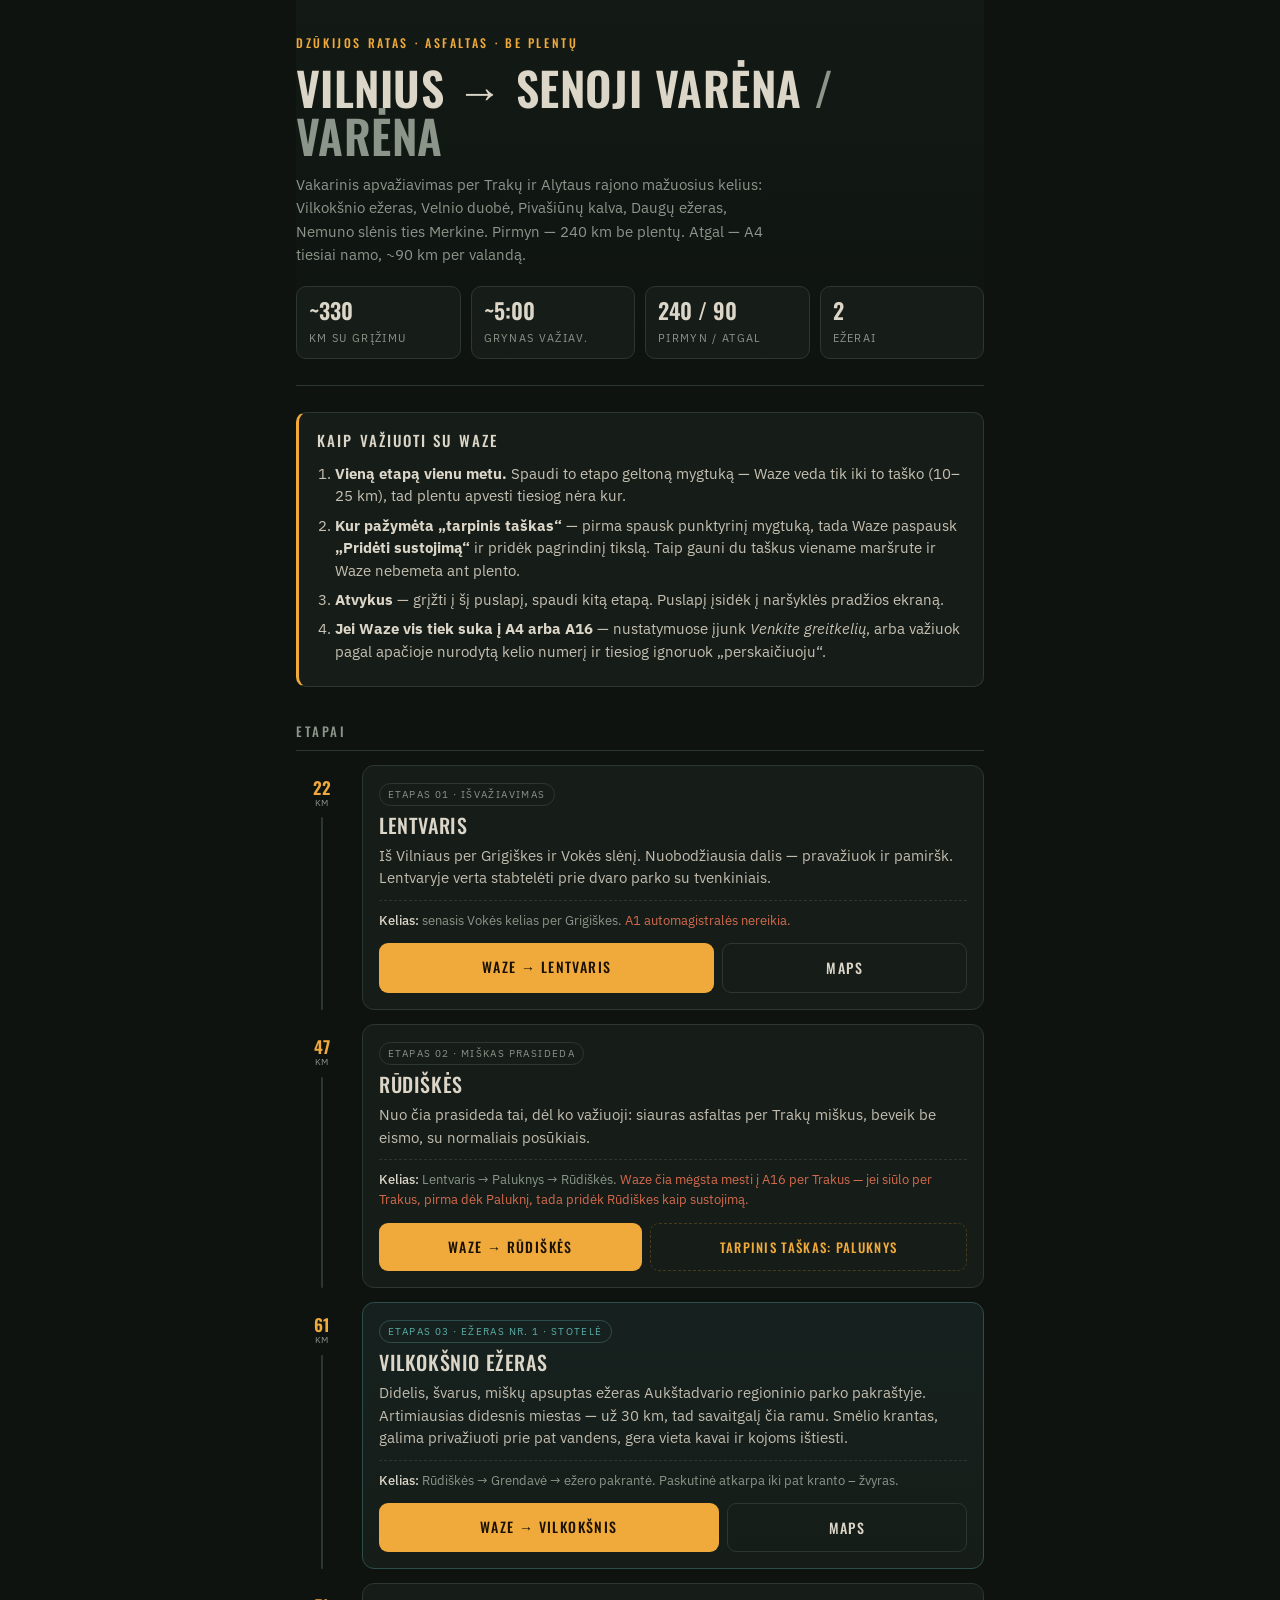
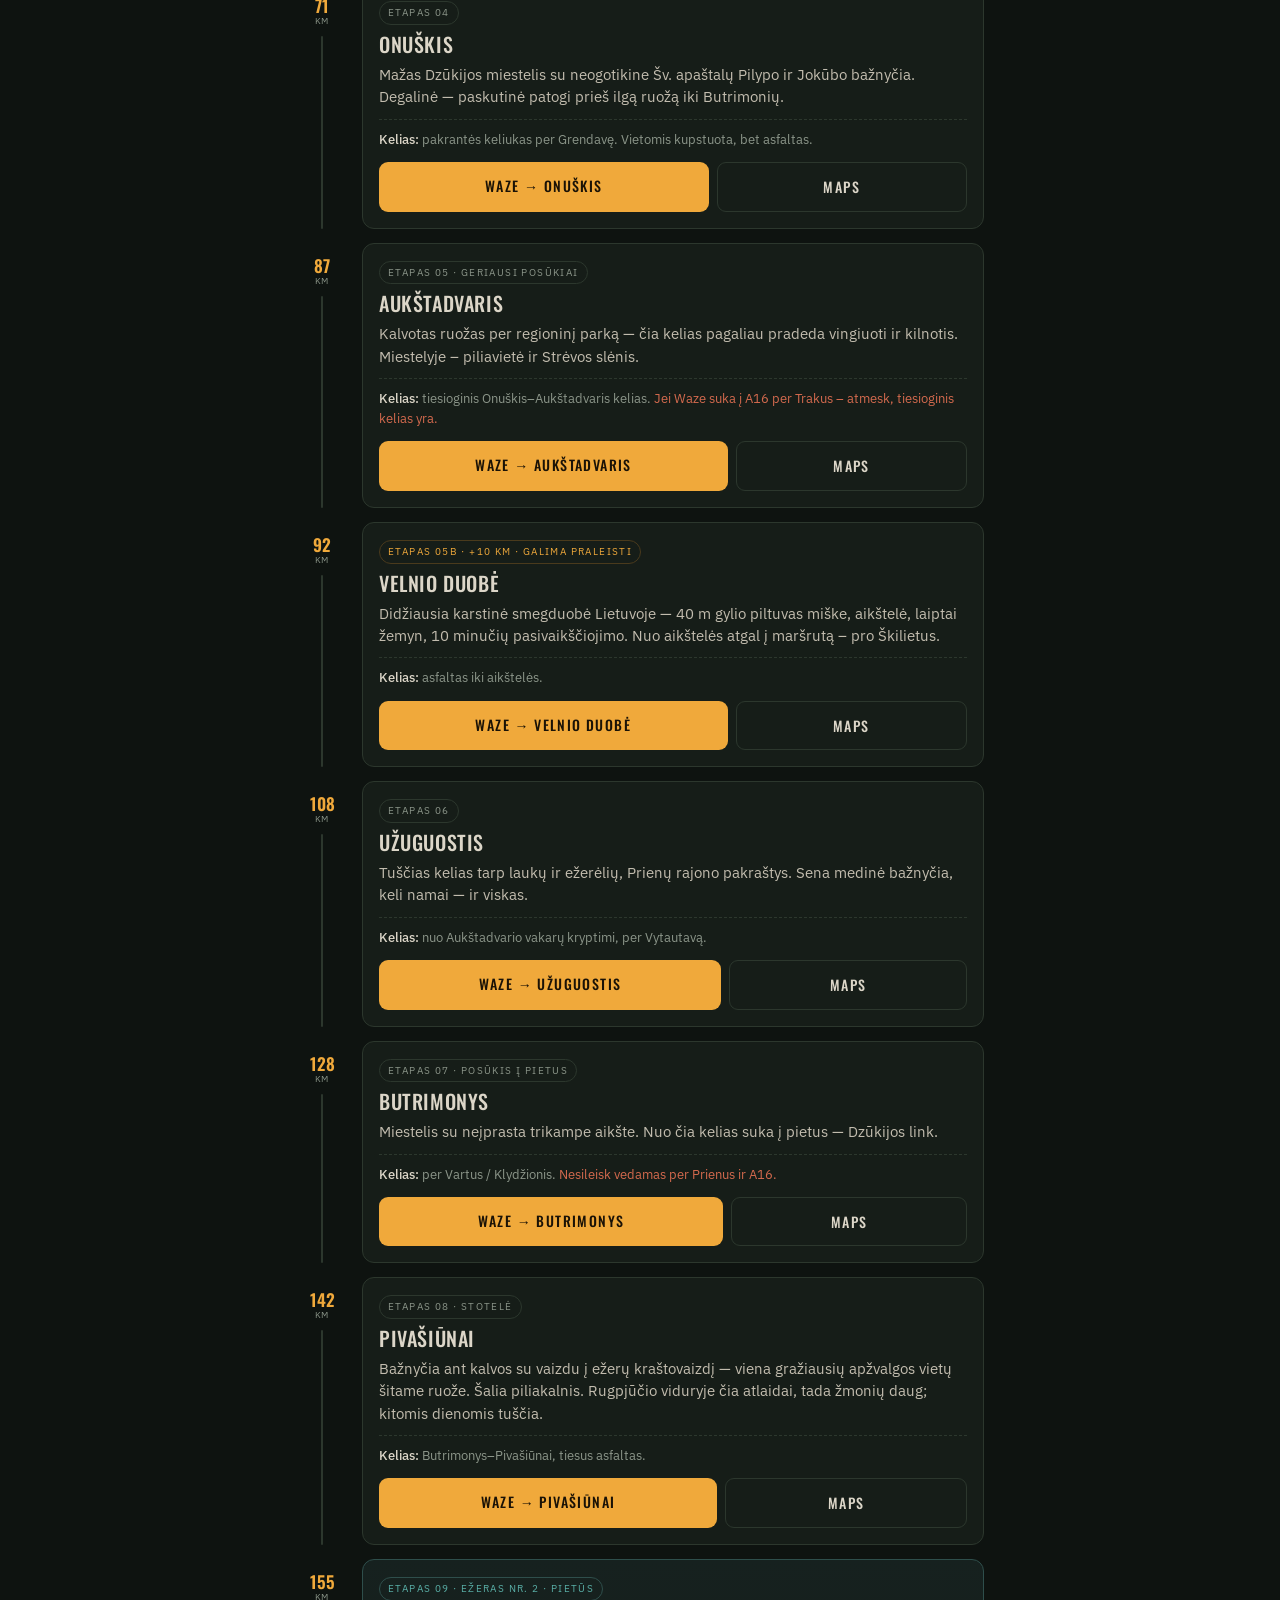
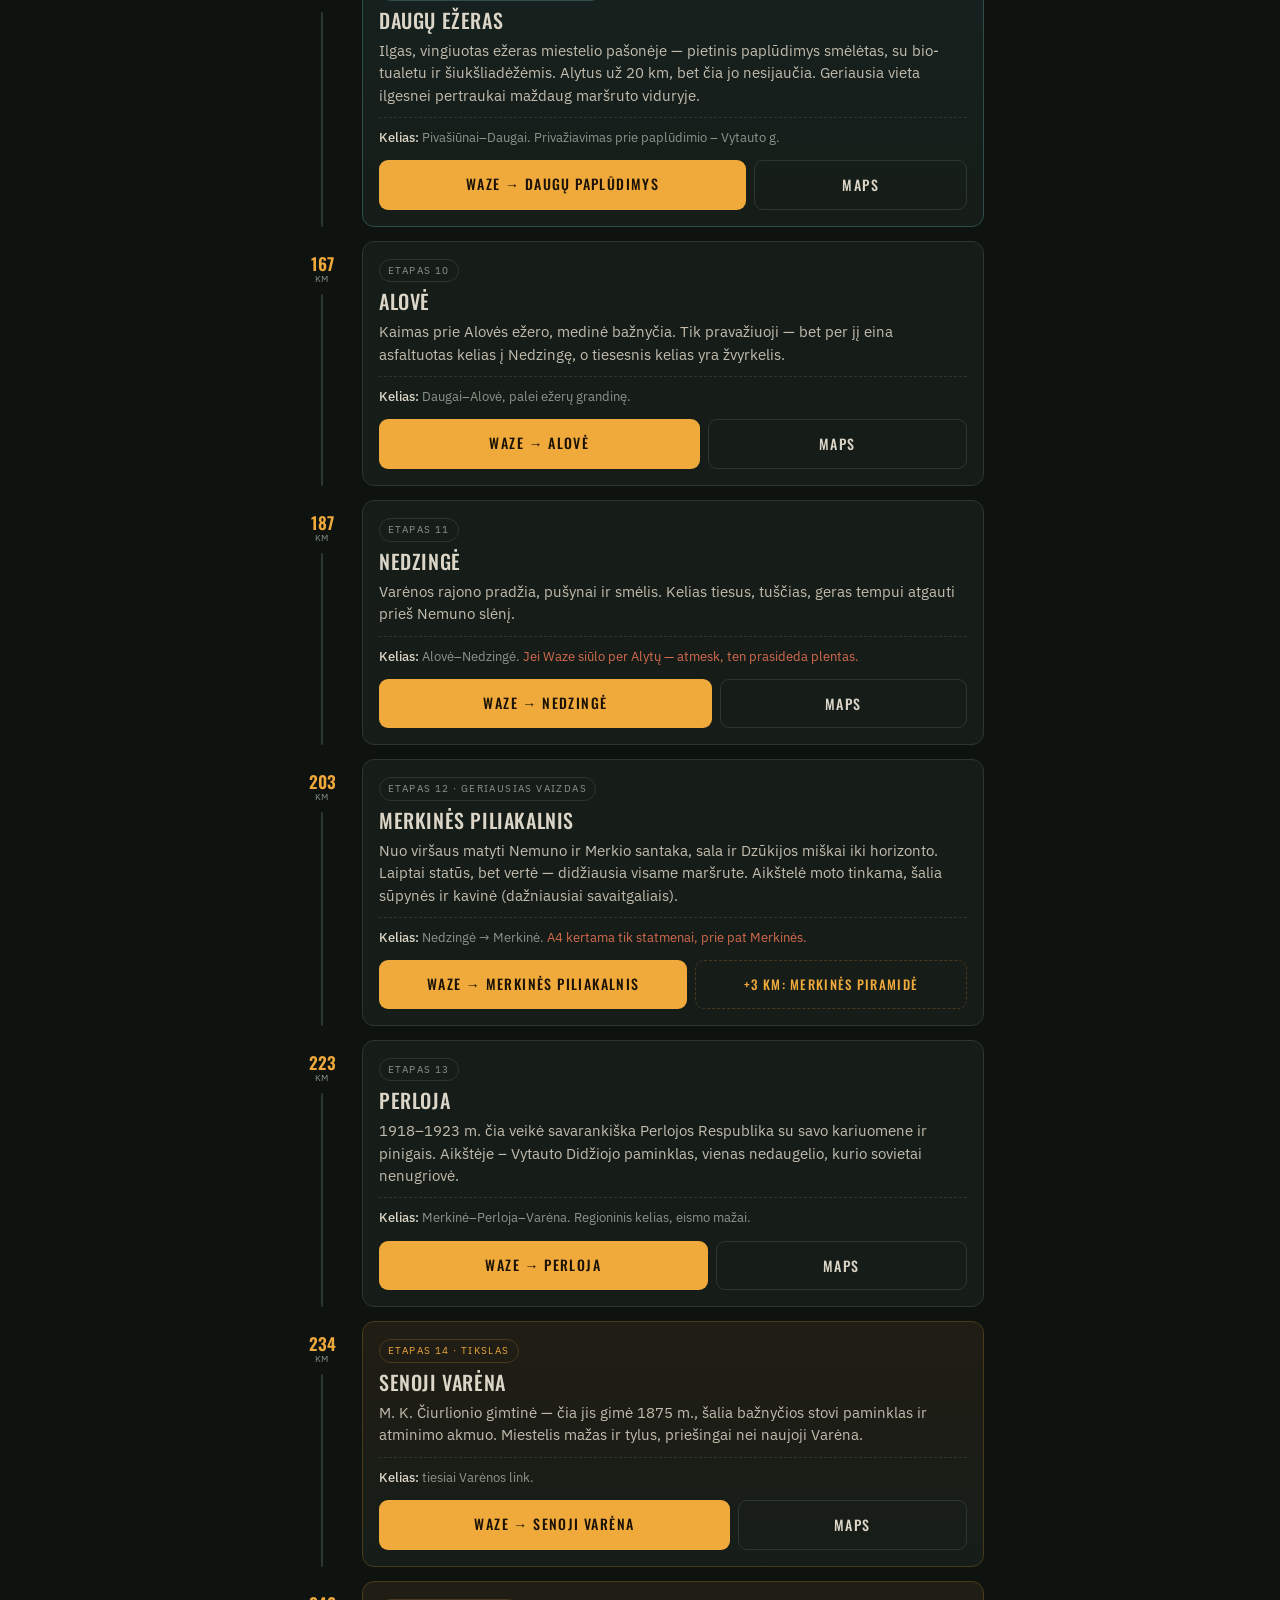
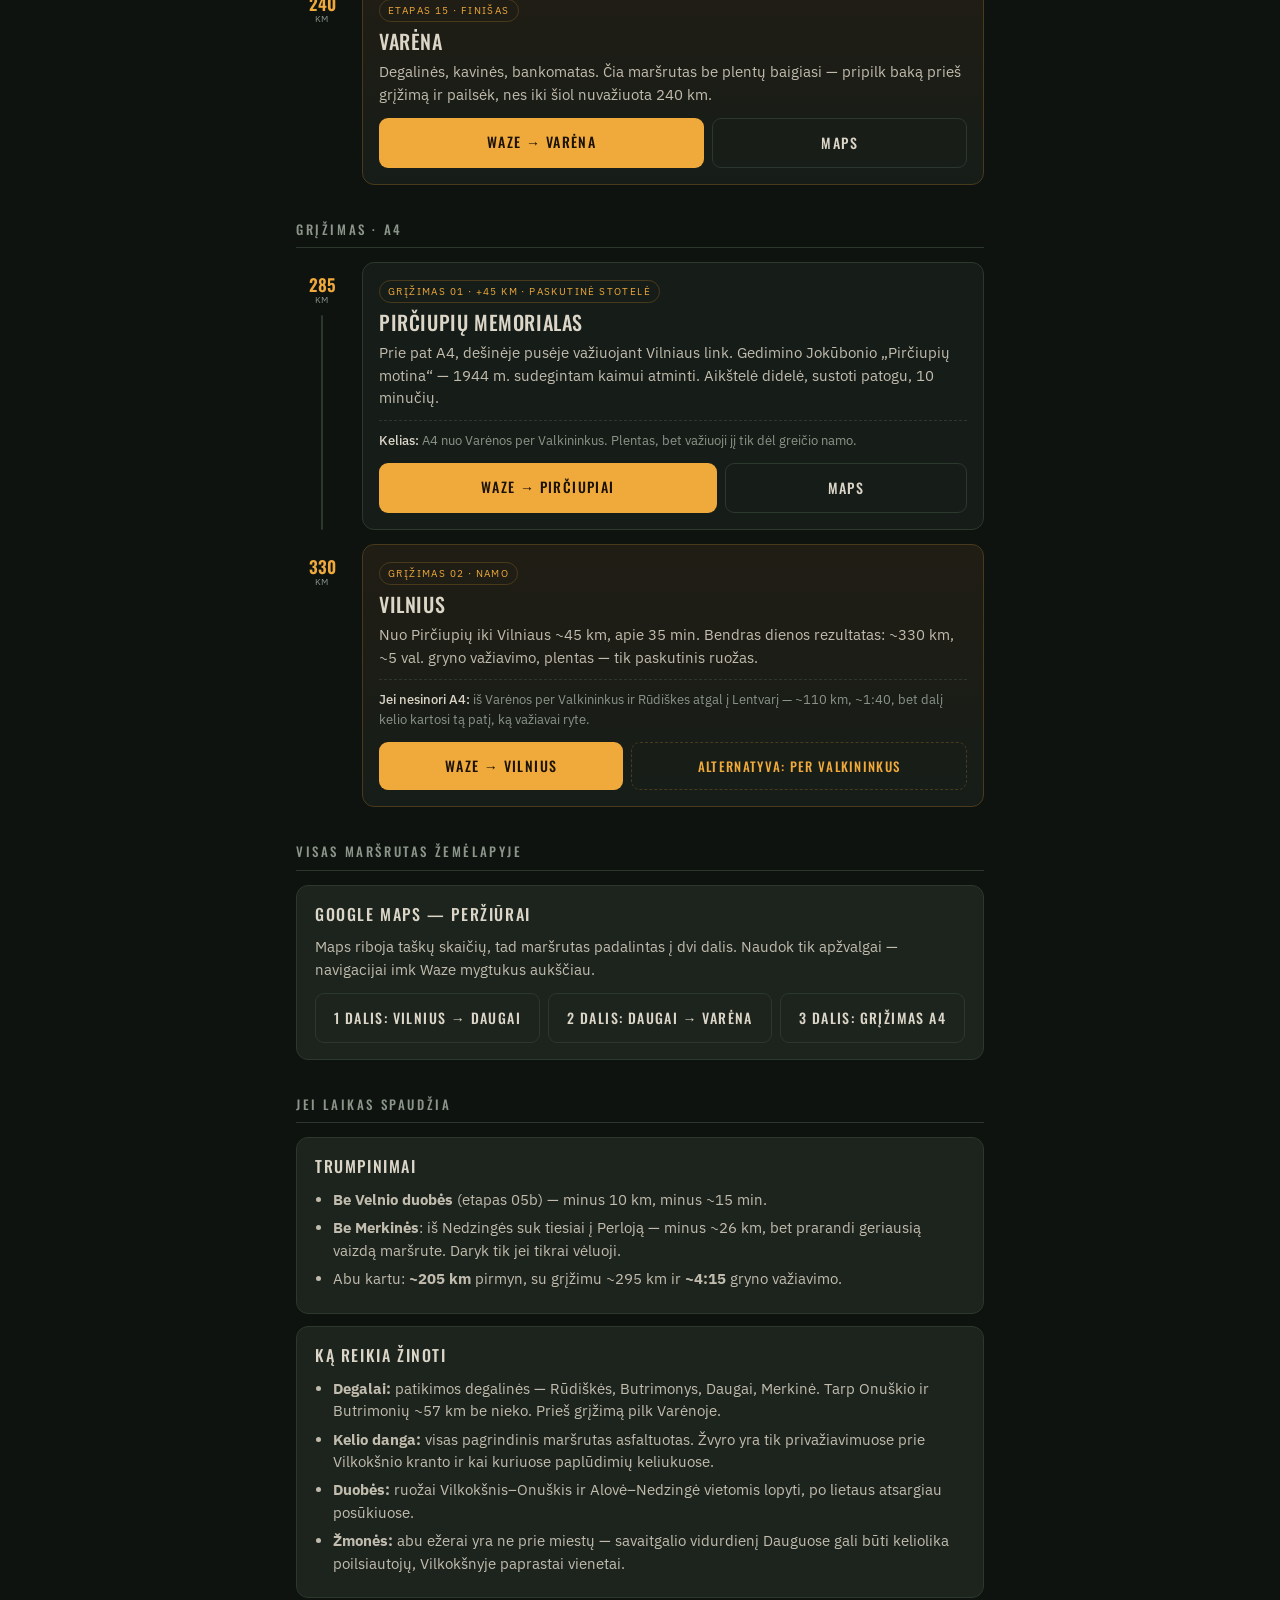
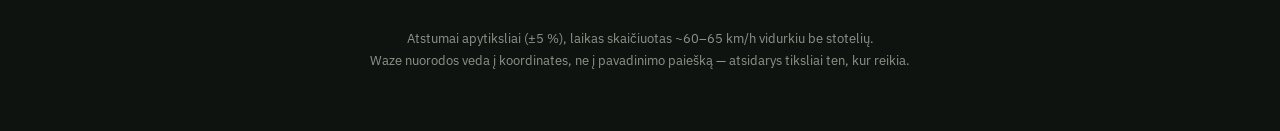
==== index.html @ 08a1f227 "Maršrutas Vilnius - Senoja Varėna be plentų Mobiliam telefonui pritaikytas puslapis: 15 etapų su ats" ====
<!DOCTYPE html>
<html lang="lt">
<head>
<meta charset="UTF-8">
<meta name="viewport" content="width=device-width, initial-scale=1.0">
<title>Vilnius → Senoji Varėna · be plentų</title>
<link rel="preconnect" href="https://fonts.googleapis.com">
<link rel="preconnect" href="https://fonts.gstatic.com" crossorigin>
<link href="https://fonts.googleapis.com/css2?family=Oswald:wght@400;500;600&family=IBM+Plex+Sans:wght@400;500;600&display=swap" rel="stylesheet">
<style>
:root{
  --ink:#0E1310;
  --panel:#161D18;
  --panel2:#1C241D;
  --line:#2C372D;
  --sand:#DCD6C8;
  --muted:#8B9589;
  --amber:#F0A93B;
  --lake:#5AB0A8;
  --warn:#D46A4E;
}
*{box-sizing:border-box;margin:0;padding:0}
body{
  background:var(--ink);
  color:var(--sand);
  font-family:'IBM Plex Sans',-apple-system,system-ui,sans-serif;
  font-size:16px;line-height:1.55;
  -webkit-font-smoothing:antialiased;
  padding-bottom:60px;
}
.wrap{max-width:720px;margin:0 auto;padding:0 16px}

/* --- viršus --- */
header{
  padding:34px 0 26px;
  border-bottom:1px solid var(--line);
  background:linear-gradient(180deg,#131A15 0%,var(--ink) 100%);
}
.eyebrow{
  font-family:'Oswald',sans-serif;font-weight:500;
  letter-spacing:.22em;text-transform:uppercase;
  font-size:12px;color:var(--amber);
}
h1{
  font-family:'Oswald',sans-serif;font-weight:600;
  font-size:clamp(30px,8vw,46px);line-height:1.05;
  text-transform:uppercase;letter-spacing:.01em;
  margin:10px 0 14px;
}
h1 span{color:var(--muted)}
.lead{color:var(--muted);font-size:15px;max-width:52ch}

.stats{display:flex;flex-wrap:wrap;gap:10px;margin-top:20px}
.stat{
  flex:1 1 90px;background:var(--panel);border:1px solid var(--line);
  border-radius:10px;padding:10px 12px;
}
.stat b{
  display:block;font-family:'Oswald',sans-serif;font-size:22px;
  font-weight:600;color:var(--sand);line-height:1.2;
}
.stat i{
  font-style:normal;font-size:11px;letter-spacing:.12em;
  text-transform:uppercase;color:var(--muted);
}

/* --- instrukcija --- */
.howto{
  margin:26px 0 8px;background:var(--panel);border:1px solid var(--line);
  border-left:3px solid var(--amber);border-radius:10px;padding:16px 18px;
}
.howto h2{
  font-family:'Oswald',sans-serif;font-weight:500;font-size:15px;
  text-transform:uppercase;letter-spacing:.14em;margin-bottom:10px;
}
.howto ol{margin-left:18px;font-size:14.5px;color:#C6C0B2}
.howto li{margin-bottom:7px}
.howto li b{color:var(--sand)}

/* --- etapai --- */
.section-title{
  font-family:'Oswald',sans-serif;font-weight:500;font-size:13px;
  text-transform:uppercase;letter-spacing:.2em;color:var(--muted);
  margin:34px 0 14px;padding-bottom:8px;border-bottom:1px solid var(--line);
}

.stop{display:flex;gap:14px;margin-bottom:14px}
.post{
  flex:0 0 52px;display:flex;flex-direction:column;align-items:center;
}
.km{
  font-family:'Oswald',sans-serif;font-weight:600;font-size:17px;
  color:var(--amber);line-height:1;padding-top:14px;
}
.kmlabel{font-size:9px;letter-spacing:.1em;color:var(--muted);text-transform:uppercase}
.rope{flex:1;width:2px;background:var(--line);margin-top:8px;border-radius:2px}

.card{
  flex:1;background:var(--panel);border:1px solid var(--line);
  border-radius:12px;padding:14px 16px 16px;
}
.card.lake{border-color:#2E4E4B;background:linear-gradient(180deg,#16211F,#161D18)}
.card.finish{border-color:#4A3A1C;background:linear-gradient(180deg,#201D14,#161D18)}
.card h3{
  font-family:'Oswald',sans-serif;font-weight:500;font-size:20px;
  text-transform:uppercase;letter-spacing:.03em;line-height:1.15;
}
.tag{
  display:inline-block;font-size:10px;letter-spacing:.14em;text-transform:uppercase;
  padding:3px 8px;border-radius:99px;margin-bottom:8px;
  border:1px solid var(--line);color:var(--muted);
}
.tag.l{color:var(--lake);border-color:#2E4E4B}
.tag.o{color:var(--amber);border-color:#4A3A1C}
.card p{font-size:14.5px;color:#C2BCAE;margin-top:8px}
.road{
  font-size:13px;color:var(--muted);margin-top:10px;padding-top:10px;
  border-top:1px dashed var(--line);
}
.road b{color:var(--sand);font-weight:500}
.alert{color:var(--warn)}

.btns{display:flex;gap:8px;margin-top:12px;flex-wrap:wrap}
a.btn{
  flex:1 1 auto;text-align:center;text-decoration:none;
  font-family:'Oswald',sans-serif;font-weight:500;font-size:14px;
  letter-spacing:.1em;text-transform:uppercase;
  padding:13px 14px;border-radius:9px;min-width:130px;
}
a.waze{background:var(--amber);color:#1A1206}
a.waze:active{background:#D2912D}
a.gmaps{background:transparent;color:var(--sand);border:1px solid var(--line)}
a.mid{background:transparent;color:var(--amber);border:1px dashed #4A3A1C;font-size:13px}
a.btn:focus-visible{outline:3px solid var(--lake);outline-offset:2px}

/* --- apačia --- */
.block{
  background:var(--panel2);border:1px solid var(--line);border-radius:12px;
  padding:16px 18px;margin-bottom:12px;
}
.block h3{
  font-family:'Oswald',sans-serif;font-weight:500;font-size:16px;
  text-transform:uppercase;letter-spacing:.1em;margin-bottom:10px;
}
.block ul{margin-left:18px;font-size:14.5px;color:#C2BCAE}
.block li{margin-bottom:6px}
footer{color:var(--muted);font-size:12.5px;text-align:center;margin-top:30px;line-height:1.7}
@media (prefers-reduced-motion:no-preference){
  .card{transition:border-color .2s}
}
</style>
</head>
<body>
<div class="wrap">

<header>
  <div class="eyebrow">Dzūkijos ratas · asfaltas · be plentų</div>
  <h1>Vilnius → Senoji&nbsp;Varėna <span>/ Varėna</span></h1>
  <p class="lead">Vakarinis apvažiavimas per Trakų ir Alytaus rajono mažuosius kelius: Vilkokšnio ežeras, Velnio duobė, Pivašiūnų kalva, Daugų ežeras, Nemuno slėnis ties Merkine. Pirmyn — 240 km be plentų. Atgal — A4 tiesiai namo, ~90 km per valandą.</p>
  <div class="stats">
    <div class="stat"><b>~330</b><i>km su grįžimu</i></div>
    <div class="stat"><b>~5:00</b><i>grynas važiav.</i></div>
    <div class="stat"><b>240 / 90</b><i>pirmyn / atgal</i></div>
    <div class="stat"><b>2</b><i>ežerai</i></div>
  </div>
</header>

<div class="howto">
  <h2>Kaip važiuoti su Waze</h2>
  <ol>
    <li><b>Vieną etapą vienu metu.</b> Spaudi to etapo geltoną mygtuką — Waze veda tik iki to taško (10–25 km), tad plentu apvesti tiesiog nėra kur.</li>
    <li><b>Kur pažymėta „tarpinis taškas“</b> — pirma spausk punktyrinį mygtuką, tada Waze paspausk <b>„Pridėti sustojimą“</b> ir pridėk pagrindinį tikslą. Taip gauni du taškus viename maršrute ir Waze nebemeta ant plento.</li>
    <li><b>Atvykus</b> — grįžti į šį puslapį, spaudi kitą etapą. Puslapį įsidėk į naršyklės pradžios ekraną.</li>
    <li><b>Jei Waze vis tiek suka į A4 arba A16</b> — nustatymuose įjunk <i>Venkite greitkelių</i>, arba važiuok pagal apačioje nurodytą kelio numerį ir tiesiog ignoruok „perskaičiuoju“.</li>
  </ol>
</div>

<div class="section-title">Etapai</div>

<!-- 1 -->
<div class="stop">
  <div class="post"><div class="km">22</div><div class="kmlabel">km</div><div class="rope"></div></div>
  <div class="card">
    <span class="tag">Etapas 01 · išvažiavimas</span>
    <h3>Lentvaris</h3>
    <p>Iš Vilniaus per Grigiškes ir Vokės slėnį. Nuobodžiausia dalis — pravažiuok ir pamiršk. Lentvaryje verta stabtelėti prie dvaro parko su tvenkiniais.</p>
    <div class="road"><b>Kelias:</b> senasis Vokės kelias per Grigiškes. <span class="alert">A1 automagistralės nereikia.</span></div>
    <div class="btns">
      <a class="btn waze" href="https://www.waze.com/ul?ll=54.6441%2C25.0512&navigate=yes">Waze → Lentvaris</a>
      <a class="btn gmaps" href="https://www.google.com/maps/search/?api=1&query=54.6441,25.0512">Maps</a>
    </div>
  </div>
</div>

<!-- 2 -->
<div class="stop">
  <div class="post"><div class="km">47</div><div class="kmlabel">km</div><div class="rope"></div></div>
  <div class="card">
    <span class="tag">Etapas 02 · miškas prasideda</span>
    <h3>Rūdiškės</h3>
    <p>Nuo čia prasideda tai, dėl ko važiuoji: siauras asfaltas per Trakų miškus, beveik be eismo, su normaliais posūkiais.</p>
    <div class="road"><b>Kelias:</b> Lentvaris → Paluknys → Rūdiškės. <span class="alert">Waze čia mėgsta mesti į A16 per Trakus — jei siūlo per Trakus, pirma dėk Paluknį, tada pridėk Rūdiškes kaip sustojimą.</span></div>
    <div class="btns">
      <a class="btn waze" href="https://www.waze.com/ul?ll=54.5158%2C24.8266&navigate=yes">Waze → Rūdiškės</a>
      <a class="btn mid" href="https://www.waze.com/ul?ll=54.5020%2C24.9845&navigate=yes">Tarpinis taškas: Paluknys</a>
    </div>
  </div>
</div>

<!-- 3 -->
<div class="stop">
  <div class="post"><div class="km">61</div><div class="kmlabel">km</div><div class="rope"></div></div>
  <div class="card lake">
    <span class="tag l">Etapas 03 · ežeras Nr. 1 · stotelė</span>
    <h3>Vilkokšnio ežeras</h3>
    <p>Didelis, švarus, miškų apsuptas ežeras Aukštadvario regioninio parko pakraštyje. Artimiausias didesnis miestas — už 30 km, tad savaitgalį čia ramu. Smėlio krantas, galima privažiuoti prie pat vandens, gera vieta kavai ir kojoms ištiesti.</p>
    <div class="road"><b>Kelias:</b> Rūdiškės → Grendavė → ežero pakrantė. Paskutinė atkarpa iki pat kranto – žvyras.</div>
    <div class="btns">
      <a class="btn waze" href="https://www.waze.com/ul?ll=54.5096%2C24.6663&navigate=yes">Waze → Vilkokšnis</a>
      <a class="btn gmaps" href="https://www.google.com/maps/search/?api=1&query=54.5096,24.6663">Maps</a>
    </div>
  </div>
</div>

<!-- 4 -->
<div class="stop">
  <div class="post"><div class="km">71</div><div class="kmlabel">km</div><div class="rope"></div></div>
  <div class="card">
    <span class="tag">Etapas 04</span>
    <h3>Onuškis</h3>
    <p>Mažas Dzūkijos miestelis su neogotikine Šv. apaštalų Pilypo ir Jokūbo bažnyčia. Degalinė — paskutinė patogi prieš ilgą ruožą iki Butrimonių.</p>
    <div class="road"><b>Kelias:</b> pakrantės keliukas per Grendavę. Vietomis kupstuota, bet asfaltas.</div>
    <div class="btns">
      <a class="btn waze" href="https://www.waze.com/ul?ll=54.4833%2C24.5887&navigate=yes">Waze → Onuškis</a>
      <a class="btn gmaps" href="https://www.google.com/maps/search/?api=1&query=54.4833,24.5887">Maps</a>
    </div>
  </div>
</div>

<!-- 5 -->
<div class="stop">
  <div class="post"><div class="km">87</div><div class="kmlabel">km</div><div class="rope"></div></div>
  <div class="card">
    <span class="tag">Etapas 05 · geriausi posūkiai</span>
    <h3>Aukštadvaris</h3>
    <p>Kalvotas ruožas per regioninį parką — čia kelias pagaliau pradeda vingiuoti ir kilnotis. Miestelyje – piliavietė ir Strėvos slėnis.</p>
    <div class="road"><b>Kelias:</b> tiesioginis Onuškis–Aukštadvaris kelias. <span class="alert">Jei Waze suka į A16 per Trakus – atmesk, tiesioginis kelias yra.</span></div>
    <div class="btns">
      <a class="btn waze" href="https://www.waze.com/ul?ll=54.5792%2C24.5273&navigate=yes">Waze → Aukštadvaris</a>
      <a class="btn gmaps" href="https://www.google.com/maps/search/?api=1&query=54.5792,24.5273">Maps</a>
    </div>
  </div>
</div>

<!-- 5b -->
<div class="stop">
  <div class="post"><div class="km">92</div><div class="kmlabel">km</div><div class="rope"></div></div>
  <div class="card">
    <span class="tag o">Etapas 05b · +10 km · galima praleisti</span>
    <h3>Velnio duobė</h3>
    <p>Didžiausia karstinė smegduobė Lietuvoje — 40 m gylio piltuvas miške, aikštelė, laiptai žemyn, 10 minučių pasivaikščiojimo. Nuo aikštelės atgal į maršrutą – pro Škilietus.</p>
    <div class="road"><b>Kelias:</b> asfaltas iki aikštelės.</div>
    <div class="btns">
      <a class="btn waze" href="https://www.waze.com/ul?ll=54.6117%2C24.5155&navigate=yes">Waze → Velnio duobė</a>
      <a class="btn gmaps" href="https://www.google.com/maps/search/?api=1&query=54.6117,24.5155">Maps</a>
    </div>
  </div>
</div>

<!-- 6 -->
<div class="stop">
  <div class="post"><div class="km">108</div><div class="kmlabel">km</div><div class="rope"></div></div>
  <div class="card">
    <span class="tag">Etapas 06</span>
    <h3>Užuguostis</h3>
    <p>Tuščias kelias tarp laukų ir ežerėlių, Prienų rajono pakraštys. Sena medinė bažnyčia, keli namai — ir viskas.</p>
    <div class="road"><b>Kelias:</b> nuo Aukštadvario vakarų kryptimi, per Vytautavą.</div>
    <div class="btns">
      <a class="btn waze" href="https://www.waze.com/ul?ll=54.6242%2C24.3890&navigate=yes">Waze → Užuguostis</a>
      <a class="btn gmaps" href="https://www.google.com/maps/search/?api=1&query=54.6242,24.3890">Maps</a>
    </div>
  </div>
</div>

<!-- 7 -->
<div class="stop">
  <div class="post"><div class="km">128</div><div class="kmlabel">km</div><div class="rope"></div></div>
  <div class="card">
    <span class="tag">Etapas 07 · posūkis į pietus</span>
    <h3>Butrimonys</h3>
    <p>Miestelis su neįprasta trikampe aikšte. Nuo čia kelias suka į pietus — Dzūkijos link.</p>
    <div class="road"><b>Kelias:</b> per Vartus / Klydžionis. <span class="alert">Nesileisk vedamas per Prienus ir A16.</span></div>
    <div class="btns">
      <a class="btn waze" href="https://www.waze.com/ul?ll=54.5009%2C24.2540&navigate=yes">Waze → Butrimonys</a>
      <a class="btn gmaps" href="https://www.google.com/maps/search/?api=1&query=54.5009,24.2540">Maps</a>
    </div>
  </div>
</div>

<!-- 8 -->
<div class="stop">
  <div class="post"><div class="km">142</div><div class="kmlabel">km</div><div class="rope"></div></div>
  <div class="card">
    <span class="tag">Etapas 08 · stotelė</span>
    <h3>Pivašiūnai</h3>
    <p>Bažnyčia ant kalvos su vaizdu į ežerų kraštovaizdį — viena gražiausių apžvalgos vietų šitame ruože. Šalia piliakalnis. Rugpjūčio viduryje čia atlaidai, tada žmonių daug; kitomis dienomis tuščia.</p>
    <div class="road"><b>Kelias:</b> Butrimonys–Pivašiūnai, tiesus asfaltas.</div>
    <div class="btns">
      <a class="btn waze" href="https://www.waze.com/ul?ll=54.4608%2C24.3726&navigate=yes">Waze → Pivašiūnai</a>
      <a class="btn gmaps" href="https://www.google.com/maps/search/?api=1&query=54.4608,24.3726">Maps</a>
    </div>
  </div>
</div>

<!-- 9 -->
<div class="stop">
  <div class="post"><div class="km">155</div><div class="kmlabel">km</div><div class="rope"></div></div>
  <div class="card lake">
    <span class="tag l">Etapas 09 · ežeras Nr. 2 · pietūs</span>
    <h3>Daugų ežeras</h3>
    <p>Ilgas, vingiuotas ežeras miestelio pašonėje — pietinis paplūdimys smėlėtas, su bio-tualetu ir šiukšliadėžėmis. Alytus už 20 km, bet čia jo nesijaučia. Geriausia vieta ilgesnei pertraukai maždaug maršruto viduryje.</p>
    <div class="road"><b>Kelias:</b> Pivašiūnai–Daugai. Privažiavimas prie paplūdimio – Vytauto g.</div>
    <div class="btns">
      <a class="btn waze" href="https://www.waze.com/ul?ll=54.3569%2C24.3424&navigate=yes">Waze → Daugų paplūdimys</a>
      <a class="btn gmaps" href="https://www.google.com/maps/search/?api=1&query=54.3569,24.3424">Maps</a>
    </div>
  </div>
</div>

<!-- 10 -->
<div class="stop">
  <div class="post"><div class="km">167</div><div class="kmlabel">km</div><div class="rope"></div></div>
  <div class="card">
    <span class="tag">Etapas 10</span>
    <h3>Alovė</h3>
    <p>Kaimas prie Alovės ežero, medinė bažnyčia. Tik pravažiuoji — bet per jį eina asfaltuotas kelias į Nedzingę, o tiesesnis kelias yra žvyrkelis.</p>
    <div class="road"><b>Kelias:</b> Daugai–Alovė, palei ežerų grandinę.</div>
    <div class="btns">
      <a class="btn waze" href="https://www.waze.com/ul?ll=54.3499%2C24.1741&navigate=yes">Waze → Alovė</a>
      <a class="btn gmaps" href="https://www.google.com/maps/search/?api=1&query=54.3499,24.1741">Maps</a>
    </div>
  </div>
</div>

<!-- 11 -->
<div class="stop">
  <div class="post"><div class="km">187</div><div class="kmlabel">km</div><div class="rope"></div></div>
  <div class="card">
    <span class="tag">Etapas 11</span>
    <h3>Nedzingė</h3>
    <p>Varėnos rajono pradžia, pušynai ir smėlis. Kelias tiesus, tuščias, geras tempui atgauti prieš Nemuno slėnį.</p>
    <div class="road"><b>Kelias:</b> Alovė–Nedzingė. <span class="alert">Jei Waze siūlo per Alytų — atmesk, ten prasideda plentas.</span></div>
    <div class="btns">
      <a class="btn waze" href="https://www.waze.com/ul?ll=54.2473%2C24.3303&navigate=yes">Waze → Nedzingė</a>
      <a class="btn gmaps" href="https://www.google.com/maps/search/?api=1&query=54.2473,24.3303">Maps</a>
    </div>
  </div>
</div>

<!-- 12 -->
<div class="stop">
  <div class="post"><div class="km">203</div><div class="kmlabel">km</div><div class="rope"></div></div>
  <div class="card">
    <span class="tag">Etapas 12 · geriausias vaizdas</span>
    <h3>Merkinės piliakalnis</h3>
    <p>Nuo viršaus matyti Nemuno ir Merkio santaka, sala ir Dzūkijos miškai iki horizonto. Laiptai statūs, bet vertė — didžiausia visame maršrute. Aikštelė moto tinkama, šalia sūpynės ir kavinė (dažniausiai savaitgaliais).</p>
    <div class="road"><b>Kelias:</b> Nedzingė → Merkinė. <span class="alert">A4 kertama tik statmenai, prie pat Merkinės.</span></div>
    <div class="btns">
      <a class="btn waze" href="https://www.waze.com/ul?ll=54.1582%2C24.1833&navigate=yes">Waze → Merkinės piliakalnis</a>
      <a class="btn mid" href="https://www.waze.com/ul?ll=54.1422%2C24.1984&navigate=yes">+3 km: Merkinės piramidė</a>
    </div>
  </div>
</div>

<!-- 13 -->
<div class="stop">
  <div class="post"><div class="km">223</div><div class="kmlabel">km</div><div class="rope"></div></div>
  <div class="card">
    <span class="tag">Etapas 13</span>
    <h3>Perloja</h3>
    <p>1918–1923 m. čia veikė savarankiška Perlojos Respublika su savo kariuomene ir pinigais. Aikštėje – Vytauto Didžiojo paminklas, vienas nedaugelio, kurio sovietai nenugriovė.</p>
    <div class="road"><b>Kelias:</b> Merkinė–Perloja–Varėna. Regioninis kelias, eismo mažai.</div>
    <div class="btns">
      <a class="btn waze" href="https://www.waze.com/ul?ll=54.2151%2C24.4172&navigate=yes">Waze → Perloja</a>
      <a class="btn gmaps" href="https://www.google.com/maps/search/?api=1&query=54.2151,24.4172">Maps</a>
    </div>
  </div>
</div>

<!-- 14 -->
<div class="stop">
  <div class="post"><div class="km">234</div><div class="kmlabel">km</div><div class="rope"></div></div>
  <div class="card finish">
    <span class="tag o">Etapas 14 · tikslas</span>
    <h3>Senoji Varėna</h3>
    <p>M. K. Čiurlionio gimtinė — čia jis gimė 1875 m., šalia bažnyčios stovi paminklas ir atminimo akmuo. Miestelis mažas ir tylus, priešingai nei naujoji Varėna.</p>
    <div class="road"><b>Kelias:</b> tiesiai Varėnos link.</div>
    <div class="btns">
      <a class="btn waze" href="https://www.waze.com/ul?ll=54.2491%2C24.5481&navigate=yes">Waze → Senoji Varėna</a>
      <a class="btn gmaps" href="https://www.google.com/maps/search/?api=1&query=54.2491,24.5481">Maps</a>
    </div>
  </div>
</div>

<!-- 15 -->
<div class="stop">
  <div class="post"><div class="km">240</div><div class="kmlabel">km</div></div>
  <div class="card finish">
    <span class="tag o">Etapas 15 · finišas</span>
    <h3>Varėna</h3>
    <p>Degalinės, kavinės, bankomatas. Čia maršrutas be plentų baigiasi — pripilk baką prieš grįžimą ir pailsėk, nes iki šiol nuvažiuota 240 km.</p>
    <div class="btns">
      <a class="btn waze" href="https://www.waze.com/ul?ll=54.2154%2C24.5742&navigate=yes">Waze → Varėna</a>
      <a class="btn gmaps" href="https://www.google.com/maps/search/?api=1&query=54.2154,24.5742">Maps</a>
    </div>
  </div>
</div>

<div class="section-title">Grįžimas · A4</div>

<div class="stop">
  <div class="post"><div class="km">285</div><div class="kmlabel">km</div><div class="rope"></div></div>
  <div class="card">
    <span class="tag o">Grįžimas 01 · +45 km · paskutinė stotelė</span>
    <h3>Pirčiupių memorialas</h3>
    <p>Prie pat A4, dešinėje pusėje važiuojant Vilniaus link. Gedimino Jokūbonio „Pirčiupių motina“ — 1944 m. sudegintam kaimui atminti. Aikštelė didelė, sustoti patogu, 10 minučių.</p>
    <div class="road"><b>Kelias:</b> A4 nuo Varėnos per Valkininkus. Plentas, bet važiuoji jį tik dėl greičio namo.</div>
    <div class="btns">
      <a class="btn waze" href="https://www.waze.com/ul?ll=54.3936%2C24.9618&navigate=yes">Waze → Pirčiupiai</a>
      <a class="btn gmaps" href="https://www.google.com/maps/search/?api=1&query=54.3936,24.9618">Maps</a>
    </div>
  </div>
</div>

<div class="stop">
  <div class="post"><div class="km">330</div><div class="kmlabel">km</div></div>
  <div class="card finish">
    <span class="tag o">Grįžimas 02 · namo</span>
    <h3>Vilnius</h3>
    <p>Nuo Pirčiupių iki Vilniaus ~45 km, apie 35 min. Bendras dienos rezultatas: ~330 km, ~5 val. gryno važiavimo, plentas — tik paskutinis ruožas.</p>
    <div class="road"><b>Jei nesinori A4:</b> iš Varėnos per Valkininkus ir Rūdiškes atgal į Lentvarį — ~110 km, ~1:40, bet dalį kelio kartosi tą patį, ką važiavai ryte.</div>
    <div class="btns">
      <a class="btn waze" href="https://www.waze.com/ul?ll=54.6872%2C25.2797&navigate=yes">Waze → Vilnius</a>
      <a class="btn mid" href="https://www.waze.com/ul?ll=54.3583%2C24.8409&navigate=yes">Alternatyva: per Valkininkus</a>
    </div>
  </div>
</div>

<div class="section-title">Visas maršrutas žemėlapyje</div>
<div class="block">
  <h3>Google Maps — peržiūrai</h3>
  <p style="font-size:14.5px;color:#C2BCAE;margin-bottom:12px">Maps riboja taškų skaičių, tad maršrutas padalintas į dvi dalis. Naudok tik apžvalgai — navigacijai imk Waze mygtukus aukščiau.</p>
  <div class="btns">
    <a class="btn gmaps" href="https://www.google.com/maps/dir/Vilnius/54.6441,25.0512/54.5158,24.8266/54.5096,24.6663/54.4833,24.5887/54.5792,24.5273/54.6117,24.5155/54.6242,24.3890/54.5009,24.2540/54.4608,24.3726/54.3569,24.3424">1 dalis: Vilnius → Daugai</a>
    <a class="btn gmaps" href="https://www.google.com/maps/dir/54.3569,24.3424/54.3499,24.1741/54.2473,24.3303/54.1582,24.1833/54.2151,24.4172/54.2491,24.5481/54.2154,24.5742">2 dalis: Daugai → Varėna</a>
    <a class="btn gmaps" href="https://www.google.com/maps/dir/54.2154,24.5742/54.3936,24.9618/Vilnius">3 dalis: grįžimas A4</a>
  </div>
</div>

<div class="section-title">Jei laikas spaudžia</div>
<div class="block">
  <h3>Trumpinimai</h3>
  <ul>
    <li><b>Be Velnio duobės</b> (etapas 05b) — minus 10 km, minus ~15 min.</li>
    <li><b>Be Merkinės</b>: iš Nedzingės suk tiesiai į Perloją — minus ~26 km, bet prarandi geriausią vaizdą maršrute. Daryk tik jei tikrai vėluoji.</li>
    <li>Abu kartu: <b>~205 km</b> pirmyn, su grįžimu ~295 km ir <b>~4:15</b> gryno važiavimo.</li>
  </ul>
</div>

<div class="block">
  <h3>Ką reikia žinoti</h3>
  <ul>
    <li><b>Degalai:</b> patikimos degalinės — Rūdiškės, Butrimonys, Daugai, Merkinė. Tarp Onuškio ir Butrimonių ~57 km be nieko. Prieš grįžimą pilk Varėnoje.</li>
    <li><b>Kelio danga:</b> visas pagrindinis maršrutas asfaltuotas. Žvyro yra tik privažiavimuose prie Vilkokšnio kranto ir kai kuriuose paplūdimių keliukuose.</li>
    <li><b>Duobės:</b> ruožai Vilkokšnis–Onuškis ir Alovė–Nedzingė vietomis lopyti, po lietaus atsargiau posūkiuose.</li>
    <li><b>Žmonės:</b> abu ežerai yra ne prie miestų — savaitgalio vidurdienį Dauguose gali būti keliolika poilsiautojų, Vilkokšnyje paprastai vienetai.</li>
  </ul>
</div>

<footer>
  Atstumai apytiksliai (±5 %), laikas skaičiuotas ~60–65 km/h vidurkiu be stotelių.<br>
  Waze nuorodos veda į koordinates, ne į pavadinimo paiešką — atsidarys tiksliai ten, kur reikia.
</footer>

</div>
</body>
</html>
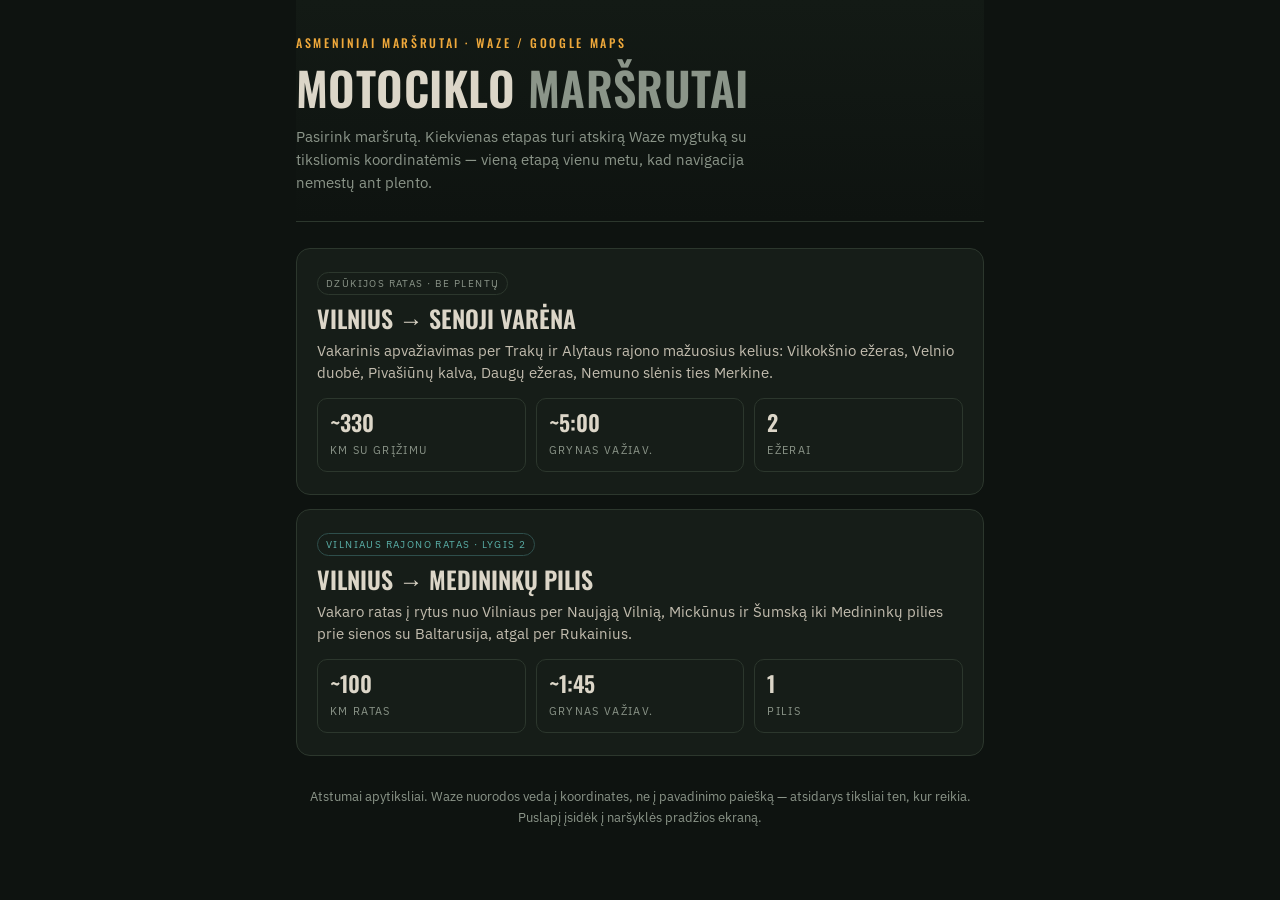
==== commit 15e434f6: "Prideti Medininku pilies marsruta, index paversti sarasu Marsrutu puslapis dabar palaiko keleta mars" ====
--- a/index.html
+++ b/index.html
@@ -3,483 +3,50 @@
 <head>
 <meta charset="UTF-8">
 <meta name="viewport" content="width=device-width, initial-scale=1.0">
-<title>Vilnius → Senoji Varėna · be plentų</title>
+<title>Motociklo maršrutai</title>
 <link rel="preconnect" href="https://fonts.googleapis.com">
 <link rel="preconnect" href="https://fonts.gstatic.com" crossorigin>
 <link href="https://fonts.googleapis.com/css2?family=Oswald:wght@400;500;600&family=IBM+Plex+Sans:wght@400;500;600&display=swap" rel="stylesheet">
-<style>
-:root{
-  --ink:#0E1310;
-  --panel:#161D18;
-  --panel2:#1C241D;
-  --line:#2C372D;
-  --sand:#DCD6C8;
-  --muted:#8B9589;
-  --amber:#F0A93B;
-  --lake:#5AB0A8;
-  --warn:#D46A4E;
-}
-*{box-sizing:border-box;margin:0;padding:0}
-body{
-  background:var(--ink);
-  color:var(--sand);
-  font-family:'IBM Plex Sans',-apple-system,system-ui,sans-serif;
-  font-size:16px;line-height:1.55;
-  -webkit-font-smoothing:antialiased;
-  padding-bottom:60px;
-}
-.wrap{max-width:720px;margin:0 auto;padding:0 16px}
-
-/* --- viršus --- */
-header{
-  padding:34px 0 26px;
-  border-bottom:1px solid var(--line);
-  background:linear-gradient(180deg,#131A15 0%,var(--ink) 100%);
-}
-.eyebrow{
-  font-family:'Oswald',sans-serif;font-weight:500;
-  letter-spacing:.22em;text-transform:uppercase;
-  font-size:12px;color:var(--amber);
-}
-h1{
-  font-family:'Oswald',sans-serif;font-weight:600;
-  font-size:clamp(30px,8vw,46px);line-height:1.05;
-  text-transform:uppercase;letter-spacing:.01em;
-  margin:10px 0 14px;
-}
-h1 span{color:var(--muted)}
-.lead{color:var(--muted);font-size:15px;max-width:52ch}
-
-.stats{display:flex;flex-wrap:wrap;gap:10px;margin-top:20px}
-.stat{
-  flex:1 1 90px;background:var(--panel);border:1px solid var(--line);
-  border-radius:10px;padding:10px 12px;
-}
-.stat b{
-  display:block;font-family:'Oswald',sans-serif;font-size:22px;
-  font-weight:600;color:var(--sand);line-height:1.2;
-}
-.stat i{
-  font-style:normal;font-size:11px;letter-spacing:.12em;
-  text-transform:uppercase;color:var(--muted);
-}
-
-/* --- instrukcija --- */
-.howto{
-  margin:26px 0 8px;background:var(--panel);border:1px solid var(--line);
-  border-left:3px solid var(--amber);border-radius:10px;padding:16px 18px;
-}
-.howto h2{
-  font-family:'Oswald',sans-serif;font-weight:500;font-size:15px;
-  text-transform:uppercase;letter-spacing:.14em;margin-bottom:10px;
-}
-.howto ol{margin-left:18px;font-size:14.5px;color:#C6C0B2}
-.howto li{margin-bottom:7px}
-.howto li b{color:var(--sand)}
-
-/* --- etapai --- */
-.section-title{
-  font-family:'Oswald',sans-serif;font-weight:500;font-size:13px;
-  text-transform:uppercase;letter-spacing:.2em;color:var(--muted);
-  margin:34px 0 14px;padding-bottom:8px;border-bottom:1px solid var(--line);
-}
-
-.stop{display:flex;gap:14px;margin-bottom:14px}
-.post{
-  flex:0 0 52px;display:flex;flex-direction:column;align-items:center;
-}
-.km{
-  font-family:'Oswald',sans-serif;font-weight:600;font-size:17px;
-  color:var(--amber);line-height:1;padding-top:14px;
-}
-.kmlabel{font-size:9px;letter-spacing:.1em;color:var(--muted);text-transform:uppercase}
-.rope{flex:1;width:2px;background:var(--line);margin-top:8px;border-radius:2px}
-
-.card{
-  flex:1;background:var(--panel);border:1px solid var(--line);
-  border-radius:12px;padding:14px 16px 16px;
-}
-.card.lake{border-color:#2E4E4B;background:linear-gradient(180deg,#16211F,#161D18)}
-.card.finish{border-color:#4A3A1C;background:linear-gradient(180deg,#201D14,#161D18)}
-.card h3{
-  font-family:'Oswald',sans-serif;font-weight:500;font-size:20px;
-  text-transform:uppercase;letter-spacing:.03em;line-height:1.15;
-}
-.tag{
-  display:inline-block;font-size:10px;letter-spacing:.14em;text-transform:uppercase;
-  padding:3px 8px;border-radius:99px;margin-bottom:8px;
-  border:1px solid var(--line);color:var(--muted);
-}
-.tag.l{color:var(--lake);border-color:#2E4E4B}
-.tag.o{color:var(--amber);border-color:#4A3A1C}
-.card p{font-size:14.5px;color:#C2BCAE;margin-top:8px}
-.road{
-  font-size:13px;color:var(--muted);margin-top:10px;padding-top:10px;
-  border-top:1px dashed var(--line);
-}
-.road b{color:var(--sand);font-weight:500}
-.alert{color:var(--warn)}
-
-.btns{display:flex;gap:8px;margin-top:12px;flex-wrap:wrap}
-a.btn{
-  flex:1 1 auto;text-align:center;text-decoration:none;
-  font-family:'Oswald',sans-serif;font-weight:500;font-size:14px;
-  letter-spacing:.1em;text-transform:uppercase;
-  padding:13px 14px;border-radius:9px;min-width:130px;
-}
-a.waze{background:var(--amber);color:#1A1206}
-a.waze:active{background:#D2912D}
-a.gmaps{background:transparent;color:var(--sand);border:1px solid var(--line)}
-a.mid{background:transparent;color:var(--amber);border:1px dashed #4A3A1C;font-size:13px}
-a.btn:focus-visible{outline:3px solid var(--lake);outline-offset:2px}
-
-/* --- apačia --- */
-.block{
-  background:var(--panel2);border:1px solid var(--line);border-radius:12px;
-  padding:16px 18px;margin-bottom:12px;
-}
-.block h3{
-  font-family:'Oswald',sans-serif;font-weight:500;font-size:16px;
-  text-transform:uppercase;letter-spacing:.1em;margin-bottom:10px;
-}
-.block ul{margin-left:18px;font-size:14.5px;color:#C2BCAE}
-.block li{margin-bottom:6px}
-footer{color:var(--muted);font-size:12.5px;text-align:center;margin-top:30px;line-height:1.7}
-@media (prefers-reduced-motion:no-preference){
-  .card{transition:border-color .2s}
-}
-</style>
+<link rel="stylesheet" href="style.css">
 </head>
 <body>
 <div class="wrap">
 
 <header>
-  <div class="eyebrow">Dzūkijos ratas · asfaltas · be plentų</div>
-  <h1>Vilnius → Senoji&nbsp;Varėna <span>/ Varėna</span></h1>
-  <p class="lead">Vakarinis apvažiavimas per Trakų ir Alytaus rajono mažuosius kelius: Vilkokšnio ežeras, Velnio duobė, Pivašiūnų kalva, Daugų ežeras, Nemuno slėnis ties Merkine. Pirmyn — 240 km be plentų. Atgal — A4 tiesiai namo, ~90 km per valandą.</p>
-  <div class="stats">
-    <div class="stat"><b>~330</b><i>km su grįžimu</i></div>
-    <div class="stat"><b>~5:00</b><i>grynas važiav.</i></div>
-    <div class="stat"><b>240 / 90</b><i>pirmyn / atgal</i></div>
-    <div class="stat"><b>2</b><i>ežerai</i></div>
-  </div>
+  <div class="eyebrow">Asmeniniai maršrutai · Waze / Google Maps</div>
+  <h1>Motociklo <span>maršrutai</span></h1>
+  <p class="lead">Pasirink maršrutą. Kiekvienas etapas turi atskirą Waze mygtuką su tiksliomis koordinatėmis — vieną etapą vienu metu, kad navigacija nemestų ant plento.</p>
 </header>
 
-<div class="howto">
-  <h2>Kaip važiuoti su Waze</h2>
-  <ol>
-    <li><b>Vieną etapą vienu metu.</b> Spaudi to etapo geltoną mygtuką — Waze veda tik iki to taško (10–25 km), tad plentu apvesti tiesiog nėra kur.</li>
-    <li><b>Kur pažymėta „tarpinis taškas“</b> — pirma spausk punktyrinį mygtuką, tada Waze paspausk <b>„Pridėti sustojimą“</b> ir pridėk pagrindinį tikslą. Taip gauni du taškus viename maršrute ir Waze nebemeta ant plento.</li>
-    <li><b>Atvykus</b> — grįžti į šį puslapį, spaudi kitą etapą. Puslapį įsidėk į naršyklės pradžios ekraną.</li>
-    <li><b>Jei Waze vis tiek suka į A4 arba A16</b> — nustatymuose įjunk <i>Venkite greitkelių</i>, arba važiuok pagal apačioje nurodytą kelio numerį ir tiesiog ignoruok „perskaičiuoju“.</li>
-  </ol>
-</div>
+<div class="routes">
 
-<div class="section-title">Etapai</div>
+  <a class="routecard" href="varena.html">
+    <span class="tag">Dzūkijos ratas · be plentų</span>
+    <h2>Vilnius → Senoji Varėna</h2>
+    <p>Vakarinis apvažiavimas per Trakų ir Alytaus rajono mažuosius kelius: Vilkokšnio ežeras, Velnio duobė, Pivašiūnų kalva, Daugų ežeras, Nemuno slėnis ties Merkine.</p>
+    <div class="stats">
+      <div class="stat"><b>~330</b><i>km su grįžimu</i></div>
+      <div class="stat"><b>~5:00</b><i>grynas važiav.</i></div>
+      <div class="stat"><b>2</b><i>ežerai</i></div>
+    </div>
+  </a>
 
-<!-- 1 -->
-<div class="stop">
-  <div class="post"><div class="km">22</div><div class="kmlabel">km</div><div class="rope"></div></div>
-  <div class="card">
-    <span class="tag">Etapas 01 · išvažiavimas</span>
-    <h3>Lentvaris</h3>
-    <p>Iš Vilniaus per Grigiškes ir Vokės slėnį. Nuobodžiausia dalis — pravažiuok ir pamiršk. Lentvaryje verta stabtelėti prie dvaro parko su tvenkiniais.</p>
-    <div class="road"><b>Kelias:</b> senasis Vokės kelias per Grigiškes. <span class="alert">A1 automagistralės nereikia.</span></div>
-    <div class="btns">
-      <a class="btn waze" href="https://www.waze.com/ul?ll=54.6441%2C25.0512&navigate=yes">Waze → Lentvaris</a>
-      <a class="btn gmaps" href="https://www.google.com/maps/search/?api=1&query=54.6441,25.0512">Maps</a>
+  <a class="routecard" href="medininkai.html">
+    <span class="tag h">Vilniaus rajono ratas · lygis 2</span>
+    <h2>Vilnius → Medininkų pilis</h2>
+    <p>Vakaro ratas į rytus nuo Vilniaus per Naująją Vilnią, Mickūnus ir Šumską iki Medininkų pilies prie sienos su Baltarusija, atgal per Rukainius.</p>
+    <div class="stats">
+      <div class="stat"><b>~100</b><i>km ratas</i></div>
+      <div class="stat"><b>~1:45</b><i>grynas važiav.</i></div>
+      <div class="stat"><b>1</b><i>pilis</i></div>
     </div>
-  </div>
-</div>
+  </a>
 
-<!-- 2 -->
-<div class="stop">
-  <div class="post"><div class="km">47</div><div class="kmlabel">km</div><div class="rope"></div></div>
-  <div class="card">
-    <span class="tag">Etapas 02 · miškas prasideda</span>
-    <h3>Rūdiškės</h3>
-    <p>Nuo čia prasideda tai, dėl ko važiuoji: siauras asfaltas per Trakų miškus, beveik be eismo, su normaliais posūkiais.</p>
-    <div class="road"><b>Kelias:</b> Lentvaris → Paluknys → Rūdiškės. <span class="alert">Waze čia mėgsta mesti į A16 per Trakus — jei siūlo per Trakus, pirma dėk Paluknį, tada pridėk Rūdiškes kaip sustojimą.</span></div>
-    <div class="btns">
-      <a class="btn waze" href="https://www.waze.com/ul?ll=54.5158%2C24.8266&navigate=yes">Waze → Rūdiškės</a>
-      <a class="btn mid" href="https://www.waze.com/ul?ll=54.5020%2C24.9845&navigate=yes">Tarpinis taškas: Paluknys</a>
-    </div>
-  </div>
-</div>
-
-<!-- 3 -->
-<div class="stop">
-  <div class="post"><div class="km">61</div><div class="kmlabel">km</div><div class="rope"></div></div>
-  <div class="card lake">
-    <span class="tag l">Etapas 03 · ežeras Nr. 1 · stotelė</span>
-    <h3>Vilkokšnio ežeras</h3>
-    <p>Didelis, švarus, miškų apsuptas ežeras Aukštadvario regioninio parko pakraštyje. Artimiausias didesnis miestas — už 30 km, tad savaitgalį čia ramu. Smėlio krantas, galima privažiuoti prie pat vandens, gera vieta kavai ir kojoms ištiesti.</p>
-    <div class="road"><b>Kelias:</b> Rūdiškės → Grendavė → ežero pakrantė. Paskutinė atkarpa iki pat kranto – žvyras.</div>
-    <div class="btns">
-      <a class="btn waze" href="https://www.waze.com/ul?ll=54.5096%2C24.6663&navigate=yes">Waze → Vilkokšnis</a>
-      <a class="btn gmaps" href="https://www.google.com/maps/search/?api=1&query=54.5096,24.6663">Maps</a>
-    </div>
-  </div>
-</div>
-
-<!-- 4 -->
-<div class="stop">
-  <div class="post"><div class="km">71</div><div class="kmlabel">km</div><div class="rope"></div></div>
-  <div class="card">
-    <span class="tag">Etapas 04</span>
-    <h3>Onuškis</h3>
-    <p>Mažas Dzūkijos miestelis su neogotikine Šv. apaštalų Pilypo ir Jokūbo bažnyčia. Degalinė — paskutinė patogi prieš ilgą ruožą iki Butrimonių.</p>
-    <div class="road"><b>Kelias:</b> pakrantės keliukas per Grendavę. Vietomis kupstuota, bet asfaltas.</div>
-    <div class="btns">
-      <a class="btn waze" href="https://www.waze.com/ul?ll=54.4833%2C24.5887&navigate=yes">Waze → Onuškis</a>
-      <a class="btn gmaps" href="https://www.google.com/maps/search/?api=1&query=54.4833,24.5887">Maps</a>
-    </div>
-  </div>
-</div>
-
-<!-- 5 -->
-<div class="stop">
-  <div class="post"><div class="km">87</div><div class="kmlabel">km</div><div class="rope"></div></div>
-  <div class="card">
-    <span class="tag">Etapas 05 · geriausi posūkiai</span>
-    <h3>Aukštadvaris</h3>
-    <p>Kalvotas ruožas per regioninį parką — čia kelias pagaliau pradeda vingiuoti ir kilnotis. Miestelyje – piliavietė ir Strėvos slėnis.</p>
-    <div class="road"><b>Kelias:</b> tiesioginis Onuškis–Aukštadvaris kelias. <span class="alert">Jei Waze suka į A16 per Trakus – atmesk, tiesioginis kelias yra.</span></div>
-    <div class="btns">
-      <a class="btn waze" href="https://www.waze.com/ul?ll=54.5792%2C24.5273&navigate=yes">Waze → Aukštadvaris</a>
-      <a class="btn gmaps" href="https://www.google.com/maps/search/?api=1&query=54.5792,24.5273">Maps</a>
-    </div>
-  </div>
-</div>
-
-<!-- 5b -->
-<div class="stop">
-  <div class="post"><div class="km">92</div><div class="kmlabel">km</div><div class="rope"></div></div>
-  <div class="card">
-    <span class="tag o">Etapas 05b · +10 km · galima praleisti</span>
-    <h3>Velnio duobė</h3>
-    <p>Didžiausia karstinė smegduobė Lietuvoje — 40 m gylio piltuvas miške, aikštelė, laiptai žemyn, 10 minučių pasivaikščiojimo. Nuo aikštelės atgal į maršrutą – pro Škilietus.</p>
-    <div class="road"><b>Kelias:</b> asfaltas iki aikštelės.</div>
-    <div class="btns">
-      <a class="btn waze" href="https://www.waze.com/ul?ll=54.6117%2C24.5155&navigate=yes">Waze → Velnio duobė</a>
-      <a class="btn gmaps" href="https://www.google.com/maps/search/?api=1&query=54.6117,24.5155">Maps</a>
-    </div>
-  </div>
-</div>
-
-<!-- 6 -->
-<div class="stop">
-  <div class="post"><div class="km">108</div><div class="kmlabel">km</div><div class="rope"></div></div>
-  <div class="card">
-    <span class="tag">Etapas 06</span>
-    <h3>Užuguostis</h3>
-    <p>Tuščias kelias tarp laukų ir ežerėlių, Prienų rajono pakraštys. Sena medinė bažnyčia, keli namai — ir viskas.</p>
-    <div class="road"><b>Kelias:</b> nuo Aukštadvario vakarų kryptimi, per Vytautavą.</div>
-    <div class="btns">
-      <a class="btn waze" href="https://www.waze.com/ul?ll=54.6242%2C24.3890&navigate=yes">Waze → Užuguostis</a>
-      <a class="btn gmaps" href="https://www.google.com/maps/search/?api=1&query=54.6242,24.3890">Maps</a>
-    </div>
-  </div>
-</div>
-
-<!-- 7 -->
-<div class="stop">
-  <div class="post"><div class="km">128</div><div class="kmlabel">km</div><div class="rope"></div></div>
-  <div class="card">
-    <span class="tag">Etapas 07 · posūkis į pietus</span>
-    <h3>Butrimonys</h3>
-    <p>Miestelis su neįprasta trikampe aikšte. Nuo čia kelias suka į pietus — Dzūkijos link.</p>
-    <div class="road"><b>Kelias:</b> per Vartus / Klydžionis. <span class="alert">Nesileisk vedamas per Prienus ir A16.</span></div>
-    <div class="btns">
-      <a class="btn waze" href="https://www.waze.com/ul?ll=54.5009%2C24.2540&navigate=yes">Waze → Butrimonys</a>
-      <a class="btn gmaps" href="https://www.google.com/maps/search/?api=1&query=54.5009,24.2540">Maps</a>
-    </div>
-  </div>
-</div>
-
-<!-- 8 -->
-<div class="stop">
-  <div class="post"><div class="km">142</div><div class="kmlabel">km</div><div class="rope"></div></div>
-  <div class="card">
-    <span class="tag">Etapas 08 · stotelė</span>
-    <h3>Pivašiūnai</h3>
-    <p>Bažnyčia ant kalvos su vaizdu į ežerų kraštovaizdį — viena gražiausių apžvalgos vietų šitame ruože. Šalia piliakalnis. Rugpjūčio viduryje čia atlaidai, tada žmonių daug; kitomis dienomis tuščia.</p>
-    <div class="road"><b>Kelias:</b> Butrimonys–Pivašiūnai, tiesus asfaltas.</div>
-    <div class="btns">
-      <a class="btn waze" href="https://www.waze.com/ul?ll=54.4608%2C24.3726&navigate=yes">Waze → Pivašiūnai</a>
-      <a class="btn gmaps" href="https://www.google.com/maps/search/?api=1&query=54.4608,24.3726">Maps</a>
-    </div>
-  </div>
-</div>
-
-<!-- 9 -->
-<div class="stop">
-  <div class="post"><div class="km">155</div><div class="kmlabel">km</div><div class="rope"></div></div>
-  <div class="card lake">
-    <span class="tag l">Etapas 09 · ežeras Nr. 2 · pietūs</span>
-    <h3>Daugų ežeras</h3>
-    <p>Ilgas, vingiuotas ežeras miestelio pašonėje — pietinis paplūdimys smėlėtas, su bio-tualetu ir šiukšliadėžėmis. Alytus už 20 km, bet čia jo nesijaučia. Geriausia vieta ilgesnei pertraukai maždaug maršruto viduryje.</p>
-    <div class="road"><b>Kelias:</b> Pivašiūnai–Daugai. Privažiavimas prie paplūdimio – Vytauto g.</div>
-    <div class="btns">
-      <a class="btn waze" href="https://www.waze.com/ul?ll=54.3569%2C24.3424&navigate=yes">Waze → Daugų paplūdimys</a>
-      <a class="btn gmaps" href="https://www.google.com/maps/search/?api=1&query=54.3569,24.3424">Maps</a>
-    </div>
-  </div>
-</div>
-
-<!-- 10 -->
-<div class="stop">
-  <div class="post"><div class="km">167</div><div class="kmlabel">km</div><div class="rope"></div></div>
-  <div class="card">
-    <span class="tag">Etapas 10</span>
-    <h3>Alovė</h3>
-    <p>Kaimas prie Alovės ežero, medinė bažnyčia. Tik pravažiuoji — bet per jį eina asfaltuotas kelias į Nedzingę, o tiesesnis kelias yra žvyrkelis.</p>
-    <div class="road"><b>Kelias:</b> Daugai–Alovė, palei ežerų grandinę.</div>
-    <div class="btns">
-      <a class="btn waze" href="https://www.waze.com/ul?ll=54.3499%2C24.1741&navigate=yes">Waze → Alovė</a>
-      <a class="btn gmaps" href="https://www.google.com/maps/search/?api=1&query=54.3499,24.1741">Maps</a>
-    </div>
-  </div>
-</div>
-
-<!-- 11 -->
-<div class="stop">
-  <div class="post"><div class="km">187</div><div class="kmlabel">km</div><div class="rope"></div></div>
-  <div class="card">
-    <span class="tag">Etapas 11</span>
-    <h3>Nedzingė</h3>
-    <p>Varėnos rajono pradžia, pušynai ir smėlis. Kelias tiesus, tuščias, geras tempui atgauti prieš Nemuno slėnį.</p>
-    <div class="road"><b>Kelias:</b> Alovė–Nedzingė. <span class="alert">Jei Waze siūlo per Alytų — atmesk, ten prasideda plentas.</span></div>
-    <div class="btns">
-      <a class="btn waze" href="https://www.waze.com/ul?ll=54.2473%2C24.3303&navigate=yes">Waze → Nedzingė</a>
-      <a class="btn gmaps" href="https://www.google.com/maps/search/?api=1&query=54.2473,24.3303">Maps</a>
-    </div>
-  </div>
-</div>
-
-<!-- 12 -->
-<div class="stop">
-  <div class="post"><div class="km">203</div><div class="kmlabel">km</div><div class="rope"></div></div>
-  <div class="card">
-    <span class="tag">Etapas 12 · geriausias vaizdas</span>
-    <h3>Merkinės piliakalnis</h3>
-    <p>Nuo viršaus matyti Nemuno ir Merkio santaka, sala ir Dzūkijos miškai iki horizonto. Laiptai statūs, bet vertė — didžiausia visame maršrute. Aikštelė moto tinkama, šalia sūpynės ir kavinė (dažniausiai savaitgaliais).</p>
-    <div class="road"><b>Kelias:</b> Nedzingė → Merkinė. <span class="alert">A4 kertama tik statmenai, prie pat Merkinės.</span></div>
-    <div class="btns">
-      <a class="btn waze" href="https://www.waze.com/ul?ll=54.1582%2C24.1833&navigate=yes">Waze → Merkinės piliakalnis</a>
-      <a class="btn mid" href="https://www.waze.com/ul?ll=54.1422%2C24.1984&navigate=yes">+3 km: Merkinės piramidė</a>
-    </div>
-  </div>
-</div>
-
-<!-- 13 -->
-<div class="stop">
-  <div class="post"><div class="km">223</div><div class="kmlabel">km</div><div class="rope"></div></div>
-  <div class="card">
-    <span class="tag">Etapas 13</span>
-    <h3>Perloja</h3>
-    <p>1918–1923 m. čia veikė savarankiška Perlojos Respublika su savo kariuomene ir pinigais. Aikštėje – Vytauto Didžiojo paminklas, vienas nedaugelio, kurio sovietai nenugriovė.</p>
-    <div class="road"><b>Kelias:</b> Merkinė–Perloja–Varėna. Regioninis kelias, eismo mažai.</div>
-    <div class="btns">
-      <a class="btn waze" href="https://www.waze.com/ul?ll=54.2151%2C24.4172&navigate=yes">Waze → Perloja</a>
-      <a class="btn gmaps" href="https://www.google.com/maps/search/?api=1&query=54.2151,24.4172">Maps</a>
-    </div>
-  </div>
-</div>
-
-<!-- 14 -->
-<div class="stop">
-  <div class="post"><div class="km">234</div><div class="kmlabel">km</div><div class="rope"></div></div>
-  <div class="card finish">
-    <span class="tag o">Etapas 14 · tikslas</span>
-    <h3>Senoji Varėna</h3>
-    <p>M. K. Čiurlionio gimtinė — čia jis gimė 1875 m., šalia bažnyčios stovi paminklas ir atminimo akmuo. Miestelis mažas ir tylus, priešingai nei naujoji Varėna.</p>
-    <div class="road"><b>Kelias:</b> tiesiai Varėnos link.</div>
-    <div class="btns">
-      <a class="btn waze" href="https://www.waze.com/ul?ll=54.2491%2C24.5481&navigate=yes">Waze → Senoji Varėna</a>
-      <a class="btn gmaps" href="https://www.google.com/maps/search/?api=1&query=54.2491,24.5481">Maps</a>
-    </div>
-  </div>
-</div>
-
-<!-- 15 -->
-<div class="stop">
-  <div class="post"><div class="km">240</div><div class="kmlabel">km</div></div>
-  <div class="card finish">
-    <span class="tag o">Etapas 15 · finišas</span>
-    <h3>Varėna</h3>
-    <p>Degalinės, kavinės, bankomatas. Čia maršrutas be plentų baigiasi — pripilk baką prieš grįžimą ir pailsėk, nes iki šiol nuvažiuota 240 km.</p>
-    <div class="btns">
-      <a class="btn waze" href="https://www.waze.com/ul?ll=54.2154%2C24.5742&navigate=yes">Waze → Varėna</a>
-      <a class="btn gmaps" href="https://www.google.com/maps/search/?api=1&query=54.2154,24.5742">Maps</a>
-    </div>
-  </div>
-</div>
-
-<div class="section-title">Grįžimas · A4</div>
-
-<div class="stop">
-  <div class="post"><div class="km">285</div><div class="kmlabel">km</div><div class="rope"></div></div>
-  <div class="card">
-    <span class="tag o">Grįžimas 01 · +45 km · paskutinė stotelė</span>
-    <h3>Pirčiupių memorialas</h3>
-    <p>Prie pat A4, dešinėje pusėje važiuojant Vilniaus link. Gedimino Jokūbonio „Pirčiupių motina“ — 1944 m. sudegintam kaimui atminti. Aikštelė didelė, sustoti patogu, 10 minučių.</p>
-    <div class="road"><b>Kelias:</b> A4 nuo Varėnos per Valkininkus. Plentas, bet važiuoji jį tik dėl greičio namo.</div>
-    <div class="btns">
-      <a class="btn waze" href="https://www.waze.com/ul?ll=54.3936%2C24.9618&navigate=yes">Waze → Pirčiupiai</a>
-      <a class="btn gmaps" href="https://www.google.com/maps/search/?api=1&query=54.3936,24.9618">Maps</a>
-    </div>
-  </div>
-</div>
-
-<div class="stop">
-  <div class="post"><div class="km">330</div><div class="kmlabel">km</div></div>
-  <div class="card finish">
-    <span class="tag o">Grįžimas 02 · namo</span>
-    <h3>Vilnius</h3>
-    <p>Nuo Pirčiupių iki Vilniaus ~45 km, apie 35 min. Bendras dienos rezultatas: ~330 km, ~5 val. gryno važiavimo, plentas — tik paskutinis ruožas.</p>
-    <div class="road"><b>Jei nesinori A4:</b> iš Varėnos per Valkininkus ir Rūdiškes atgal į Lentvarį — ~110 km, ~1:40, bet dalį kelio kartosi tą patį, ką važiavai ryte.</div>
-    <div class="btns">
-      <a class="btn waze" href="https://www.waze.com/ul?ll=54.6872%2C25.2797&navigate=yes">Waze → Vilnius</a>
-      <a class="btn mid" href="https://www.waze.com/ul?ll=54.3583%2C24.8409&navigate=yes">Alternatyva: per Valkininkus</a>
-    </div>
-  </div>
-</div>
-
-<div class="section-title">Visas maršrutas žemėlapyje</div>
-<div class="block">
-  <h3>Google Maps — peržiūrai</h3>
-  <p style="font-size:14.5px;color:#C2BCAE;margin-bottom:12px">Maps riboja taškų skaičių, tad maršrutas padalintas į dvi dalis. Naudok tik apžvalgai — navigacijai imk Waze mygtukus aukščiau.</p>
-  <div class="btns">
-    <a class="btn gmaps" href="https://www.google.com/maps/dir/Vilnius/54.6441,25.0512/54.5158,24.8266/54.5096,24.6663/54.4833,24.5887/54.5792,24.5273/54.6117,24.5155/54.6242,24.3890/54.5009,24.2540/54.4608,24.3726/54.3569,24.3424">1 dalis: Vilnius → Daugai</a>
-    <a class="btn gmaps" href="https://www.google.com/maps/dir/54.3569,24.3424/54.3499,24.1741/54.2473,24.3303/54.1582,24.1833/54.2151,24.4172/54.2491,24.5481/54.2154,24.5742">2 dalis: Daugai → Varėna</a>
-    <a class="btn gmaps" href="https://www.google.com/maps/dir/54.2154,24.5742/54.3936,24.9618/Vilnius">3 dalis: grįžimas A4</a>
-  </div>
-</div>
-
-<div class="section-title">Jei laikas spaudžia</div>
-<div class="block">
-  <h3>Trumpinimai</h3>
-  <ul>
-    <li><b>Be Velnio duobės</b> (etapas 05b) — minus 10 km, minus ~15 min.</li>
-    <li><b>Be Merkinės</b>: iš Nedzingės suk tiesiai į Perloją — minus ~26 km, bet prarandi geriausią vaizdą maršrute. Daryk tik jei tikrai vėluoji.</li>
-    <li>Abu kartu: <b>~205 km</b> pirmyn, su grįžimu ~295 km ir <b>~4:15</b> gryno važiavimo.</li>
-  </ul>
-</div>
-
-<div class="block">
-  <h3>Ką reikia žinoti</h3>
-  <ul>
-    <li><b>Degalai:</b> patikimos degalinės — Rūdiškės, Butrimonys, Daugai, Merkinė. Tarp Onuškio ir Butrimonių ~57 km be nieko. Prieš grįžimą pilk Varėnoje.</li>
-    <li><b>Kelio danga:</b> visas pagrindinis maršrutas asfaltuotas. Žvyro yra tik privažiavimuose prie Vilkokšnio kranto ir kai kuriuose paplūdimių keliukuose.</li>
-    <li><b>Duobės:</b> ruožai Vilkokšnis–Onuškis ir Alovė–Nedzingė vietomis lopyti, po lietaus atsargiau posūkiuose.</li>
-    <li><b>Žmonės:</b> abu ežerai yra ne prie miestų — savaitgalio vidurdienį Dauguose gali būti keliolika poilsiautojų, Vilkokšnyje paprastai vienetai.</li>
-  </ul>
 </div>
 
 <footer>
-  Atstumai apytiksliai (±5 %), laikas skaičiuotas ~60–65 km/h vidurkiu be stotelių.<br>
-  Waze nuorodos veda į koordinates, ne į pavadinimo paiešką — atsidarys tiksliai ten, kur reikia.
+  Atstumai apytiksliai. Waze nuorodos veda į koordinates, ne į pavadinimo paiešką — atsidarys tiksliai ten, kur reikia.<br>
+  Puslapį įsidėk į naršyklės pradžios ekraną.
 </footer>
 
 </div>
--- a/style.css
+++ b/style.css
@@ -0,0 +1,157 @@
+:root{
+  --ink:#0E1310;
+  --panel:#161D18;
+  --panel2:#1C241D;
+  --line:#2C372D;
+  --sand:#DCD6C8;
+  --muted:#8B9589;
+  --amber:#F0A93B;
+  --lake:#5AB0A8;
+  --warn:#D46A4E;
+}
+*{box-sizing:border-box;margin:0;padding:0}
+body{
+  background:var(--ink);
+  color:var(--sand);
+  font-family:'IBM Plex Sans',-apple-system,system-ui,sans-serif;
+  font-size:16px;line-height:1.55;
+  -webkit-font-smoothing:antialiased;
+  padding-bottom:60px;
+}
+.wrap{max-width:720px;margin:0 auto;padding:0 16px}
+
+/* --- viršus --- */
+header{
+  padding:34px 0 26px;
+  border-bottom:1px solid var(--line);
+  background:linear-gradient(180deg,#131A15 0%,var(--ink) 100%);
+}
+.eyebrow{
+  font-family:'Oswald',sans-serif;font-weight:500;
+  letter-spacing:.22em;text-transform:uppercase;
+  font-size:12px;color:var(--amber);
+}
+.eyebrow a{color:var(--amber)}
+h1{
+  font-family:'Oswald',sans-serif;font-weight:600;
+  font-size:clamp(30px,8vw,46px);line-height:1.05;
+  text-transform:uppercase;letter-spacing:.01em;
+  margin:10px 0 14px;
+}
+h1 span{color:var(--muted)}
+.lead{color:var(--muted);font-size:15px;max-width:52ch}
+
+.stats{display:flex;flex-wrap:wrap;gap:10px;margin-top:20px}
+.stat{
+  flex:1 1 90px;background:var(--panel);border:1px solid var(--line);
+  border-radius:10px;padding:10px 12px;
+}
+.stat b{
+  display:block;font-family:'Oswald',sans-serif;font-size:22px;
+  font-weight:600;color:var(--sand);line-height:1.2;
+}
+.stat i{
+  font-style:normal;font-size:11px;letter-spacing:.12em;
+  text-transform:uppercase;color:var(--muted);
+}
+
+/* --- instrukcija --- */
+.howto{
+  margin:26px 0 8px;background:var(--panel);border:1px solid var(--line);
+  border-left:3px solid var(--amber);border-radius:10px;padding:16px 18px;
+}
+.howto h2{
+  font-family:'Oswald',sans-serif;font-weight:500;font-size:15px;
+  text-transform:uppercase;letter-spacing:.14em;margin-bottom:10px;
+}
+.howto ol{margin-left:18px;font-size:14.5px;color:#C6C0B2}
+.howto li{margin-bottom:7px}
+.howto li b{color:var(--sand)}
+
+/* --- etapai --- */
+.section-title{
+  font-family:'Oswald',sans-serif;font-weight:500;font-size:13px;
+  text-transform:uppercase;letter-spacing:.2em;color:var(--muted);
+  margin:34px 0 14px;padding-bottom:8px;border-bottom:1px solid var(--line);
+}
+
+.stop{display:flex;gap:14px;margin-bottom:14px}
+.post{
+  flex:0 0 52px;display:flex;flex-direction:column;align-items:center;
+}
+.km{
+  font-family:'Oswald',sans-serif;font-weight:600;font-size:17px;
+  color:var(--amber);line-height:1;padding-top:14px;
+}
+.kmlabel{font-size:9px;letter-spacing:.1em;color:var(--muted);text-transform:uppercase}
+.rope{flex:1;width:2px;background:var(--line);margin-top:8px;border-radius:2px}
+
+.card{
+  flex:1;background:var(--panel);border:1px solid var(--line);
+  border-radius:12px;padding:14px 16px 16px;
+}
+.card.lake,.card.highlight{border-color:#2E4E4B;background:linear-gradient(180deg,#16211F,#161D18)}
+.card.finish{border-color:#4A3A1C;background:linear-gradient(180deg,#201D14,#161D18)}
+.card h3{
+  font-family:'Oswald',sans-serif;font-weight:500;font-size:20px;
+  text-transform:uppercase;letter-spacing:.03em;line-height:1.15;
+}
+.tag{
+  display:inline-block;font-size:10px;letter-spacing:.14em;text-transform:uppercase;
+  padding:3px 8px;border-radius:99px;margin-bottom:8px;
+  border:1px solid var(--line);color:var(--muted);
+}
+.tag.l,.tag.h{color:var(--lake);border-color:#2E4E4B}
+.tag.o{color:var(--amber);border-color:#4A3A1C}
+.card p{font-size:14.5px;color:#C2BCAE;margin-top:8px}
+.road{
+  font-size:13px;color:var(--muted);margin-top:10px;padding-top:10px;
+  border-top:1px dashed var(--line);
+}
+.road b{color:var(--sand);font-weight:500}
+.alert{color:var(--warn)}
+
+.btns{display:flex;gap:8px;margin-top:12px;flex-wrap:wrap}
+a.btn{
+  flex:1 1 auto;text-align:center;text-decoration:none;
+  font-family:'Oswald',sans-serif;font-weight:500;font-size:14px;
+  letter-spacing:.1em;text-transform:uppercase;
+  padding:13px 14px;border-radius:9px;min-width:130px;
+}
+a.waze{background:var(--amber);color:#1A1206}
+a.waze:active{background:#D2912D}
+a.gmaps{background:transparent;color:var(--sand);border:1px solid var(--line)}
+a.mid{background:transparent;color:var(--amber);border:1px dashed #4A3A1C;font-size:13px}
+a.btn:focus-visible{outline:3px solid var(--lake);outline-offset:2px}
+
+/* --- apačia --- */
+.block{
+  background:var(--panel2);border:1px solid var(--line);border-radius:12px;
+  padding:16px 18px;margin-bottom:12px;
+}
+.block h3{
+  font-family:'Oswald',sans-serif;font-weight:500;font-size:16px;
+  text-transform:uppercase;letter-spacing:.1em;margin-bottom:10px;
+}
+.block ul{margin-left:18px;font-size:14.5px;color:#C2BCAE}
+.block li{margin-bottom:6px}
+footer{color:var(--muted);font-size:12.5px;text-align:center;margin-top:30px;line-height:1.7}
+@media (prefers-reduced-motion:no-preference){
+  .card{transition:border-color .2s}
+}
+
+/* --- maršrutų sąrašas (index) --- */
+.routes{margin-top:26px;display:flex;flex-direction:column;gap:14px}
+a.routecard{
+  display:block;text-decoration:none;color:inherit;
+  background:var(--panel);border:1px solid var(--line);border-radius:14px;
+  padding:20px 20px 22px;transition:border-color .2s;
+}
+a.routecard:hover,a.routecard:focus-visible{border-color:var(--amber)}
+a.routecard .tag{margin-bottom:10px}
+a.routecard h2{
+  font-family:'Oswald',sans-serif;font-weight:600;font-size:24px;
+  text-transform:uppercase;line-height:1.1;margin-bottom:8px;
+}
+a.routecard p{font-size:14.5px;color:#C2BCAE}
+a.routecard .stats{margin-top:14px}
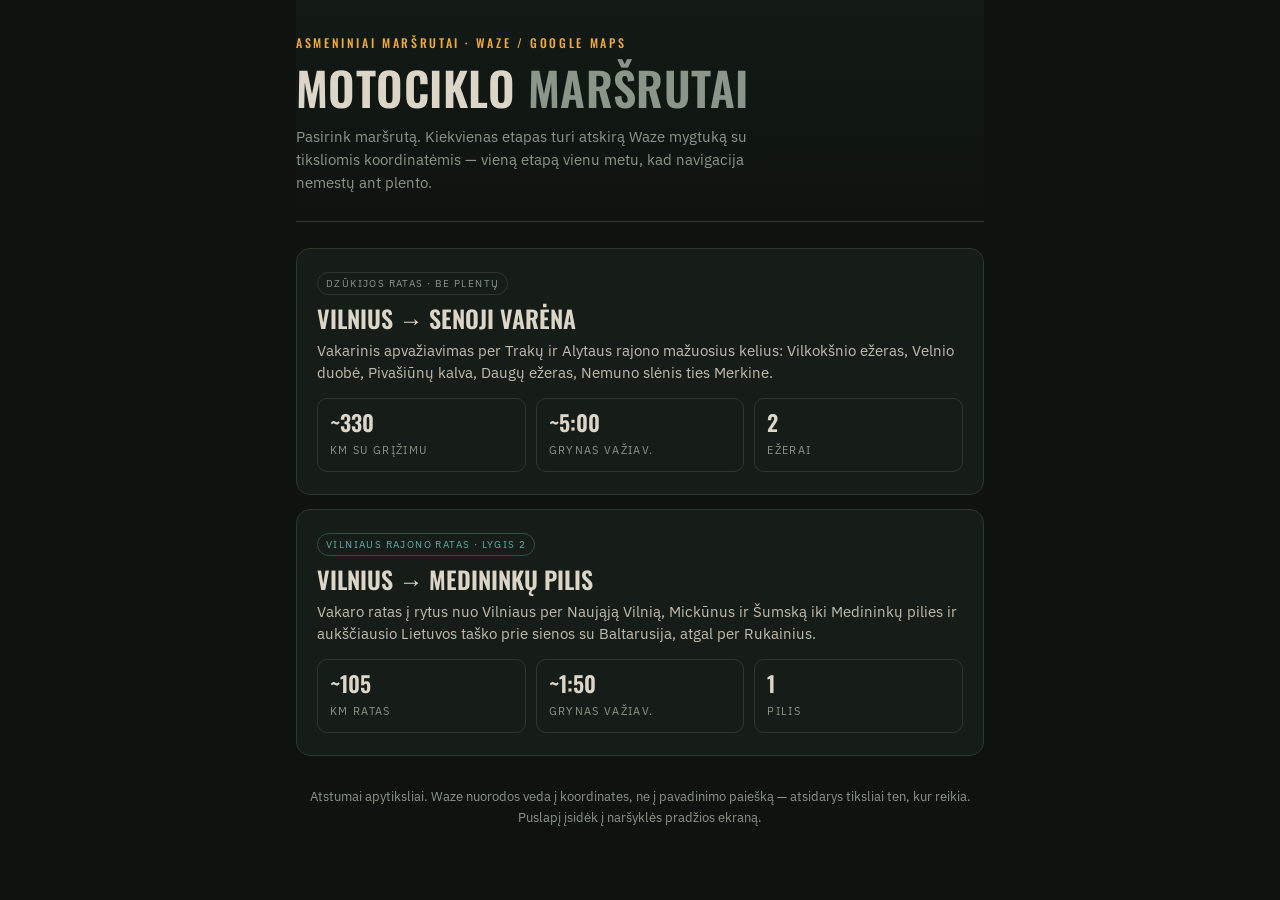
==== commit ecc129c8: "Prideti auksciausio Lietuvos tasko stotele i Medininku marsruta Etapas 06b: Aukstasis ir Juozapines " ====
--- a/index.html
+++ b/index.html
@@ -34,10 +34,10 @@
   <a class="routecard" href="medininkai.html">
     <span class="tag h">Vilniaus rajono ratas · lygis 2</span>
     <h2>Vilnius → Medininkų pilis</h2>
-    <p>Vakaro ratas į rytus nuo Vilniaus per Naująją Vilnią, Mickūnus ir Šumską iki Medininkų pilies prie sienos su Baltarusija, atgal per Rukainius.</p>
+    <p>Vakaro ratas į rytus nuo Vilniaus per Naująją Vilnią, Mickūnus ir Šumską iki Medininkų pilies ir aukščiausio Lietuvos taško prie sienos su Baltarusija, atgal per Rukainius.</p>
     <div class="stats">
-      <div class="stat"><b>~100</b><i>km ratas</i></div>
-      <div class="stat"><b>~1:45</b><i>grynas važiav.</i></div>
+      <div class="stat"><b>~105</b><i>km ratas</i></div>
+      <div class="stat"><b>~1:50</b><i>grynas važiav.</i></div>
       <div class="stat"><b>1</b><i>pilis</i></div>
     </div>
   </a>
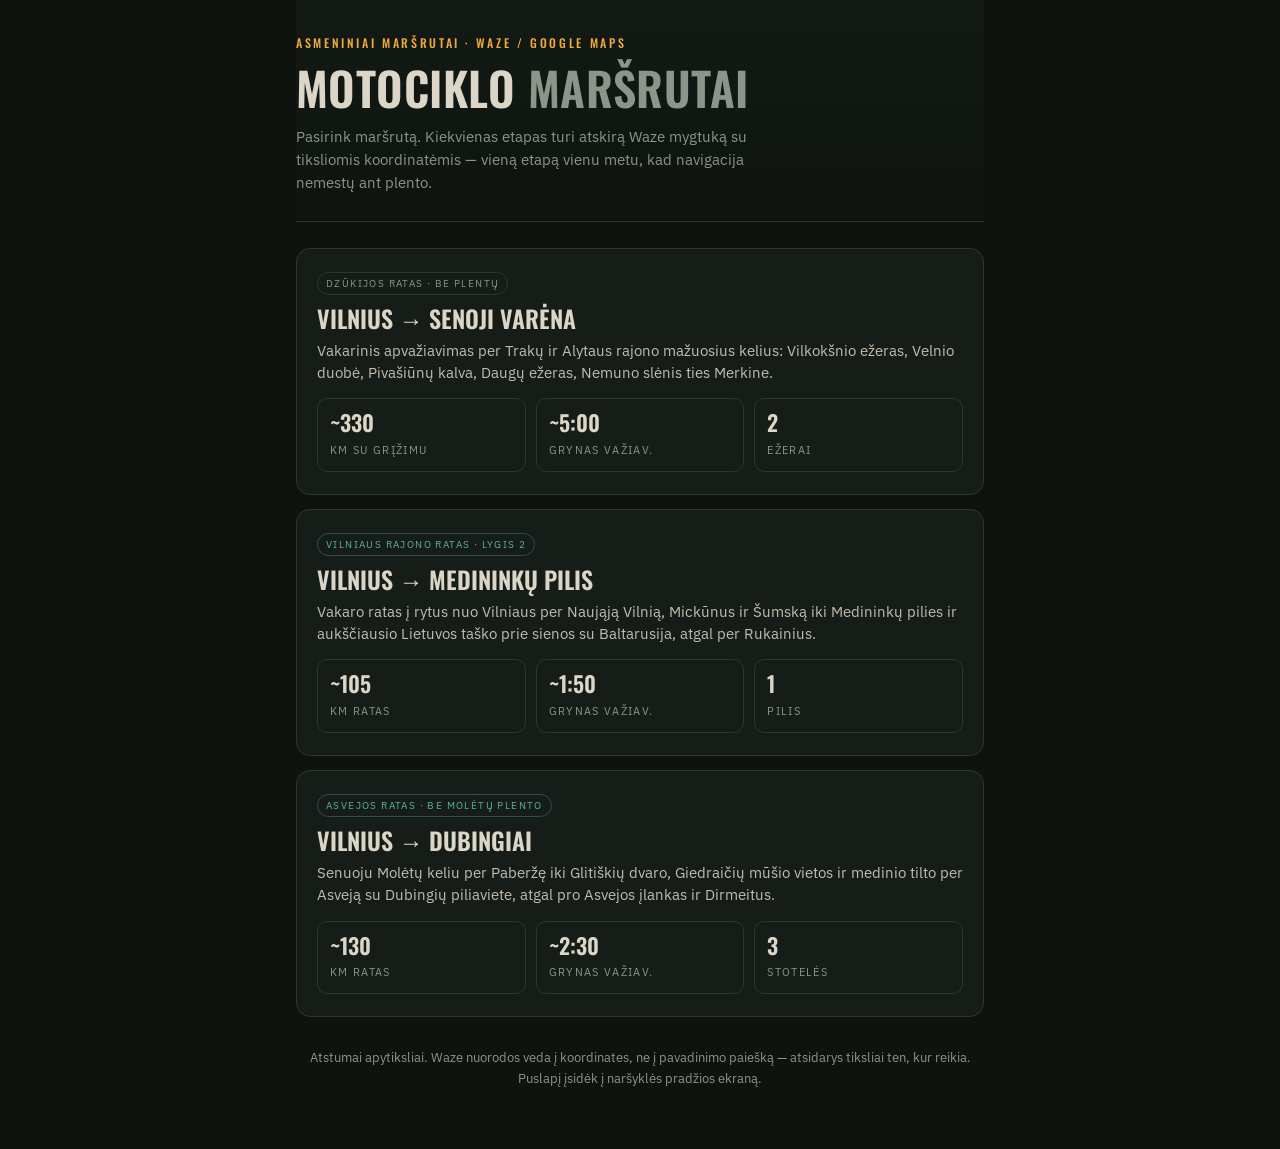
==== commit c5719789: "Prideti Dubingiu marsruta senuoju Moletu keliu Co-Authored-By: Claude Opus 5.5 <noreply@anthropic.co" ====
--- a/index.html
+++ b/index.html
@@ -42,6 +42,17 @@
     </div>
   </a>
 
+  <a class="routecard" href="dubingiai.html">
+    <span class="tag l">Asvejos ratas · be Molėtų plento</span>
+    <h2>Vilnius → Dubingiai</h2>
+    <p>Senuoju Molėtų keliu per Paberžę iki Glitiškių dvaro, Giedraičių mūšio vietos ir medinio tilto per Asveją su Dubingių piliaviete, atgal pro Asvejos įlankas ir Dirmeitus.</p>
+    <div class="stats">
+      <div class="stat"><b>~130</b><i>km ratas</i></div>
+      <div class="stat"><b>~2:30</b><i>grynas važiav.</i></div>
+      <div class="stat"><b>3</b><i>stotelės</i></div>
+    </div>
+  </a>
+
 </div>
 
 <footer>
